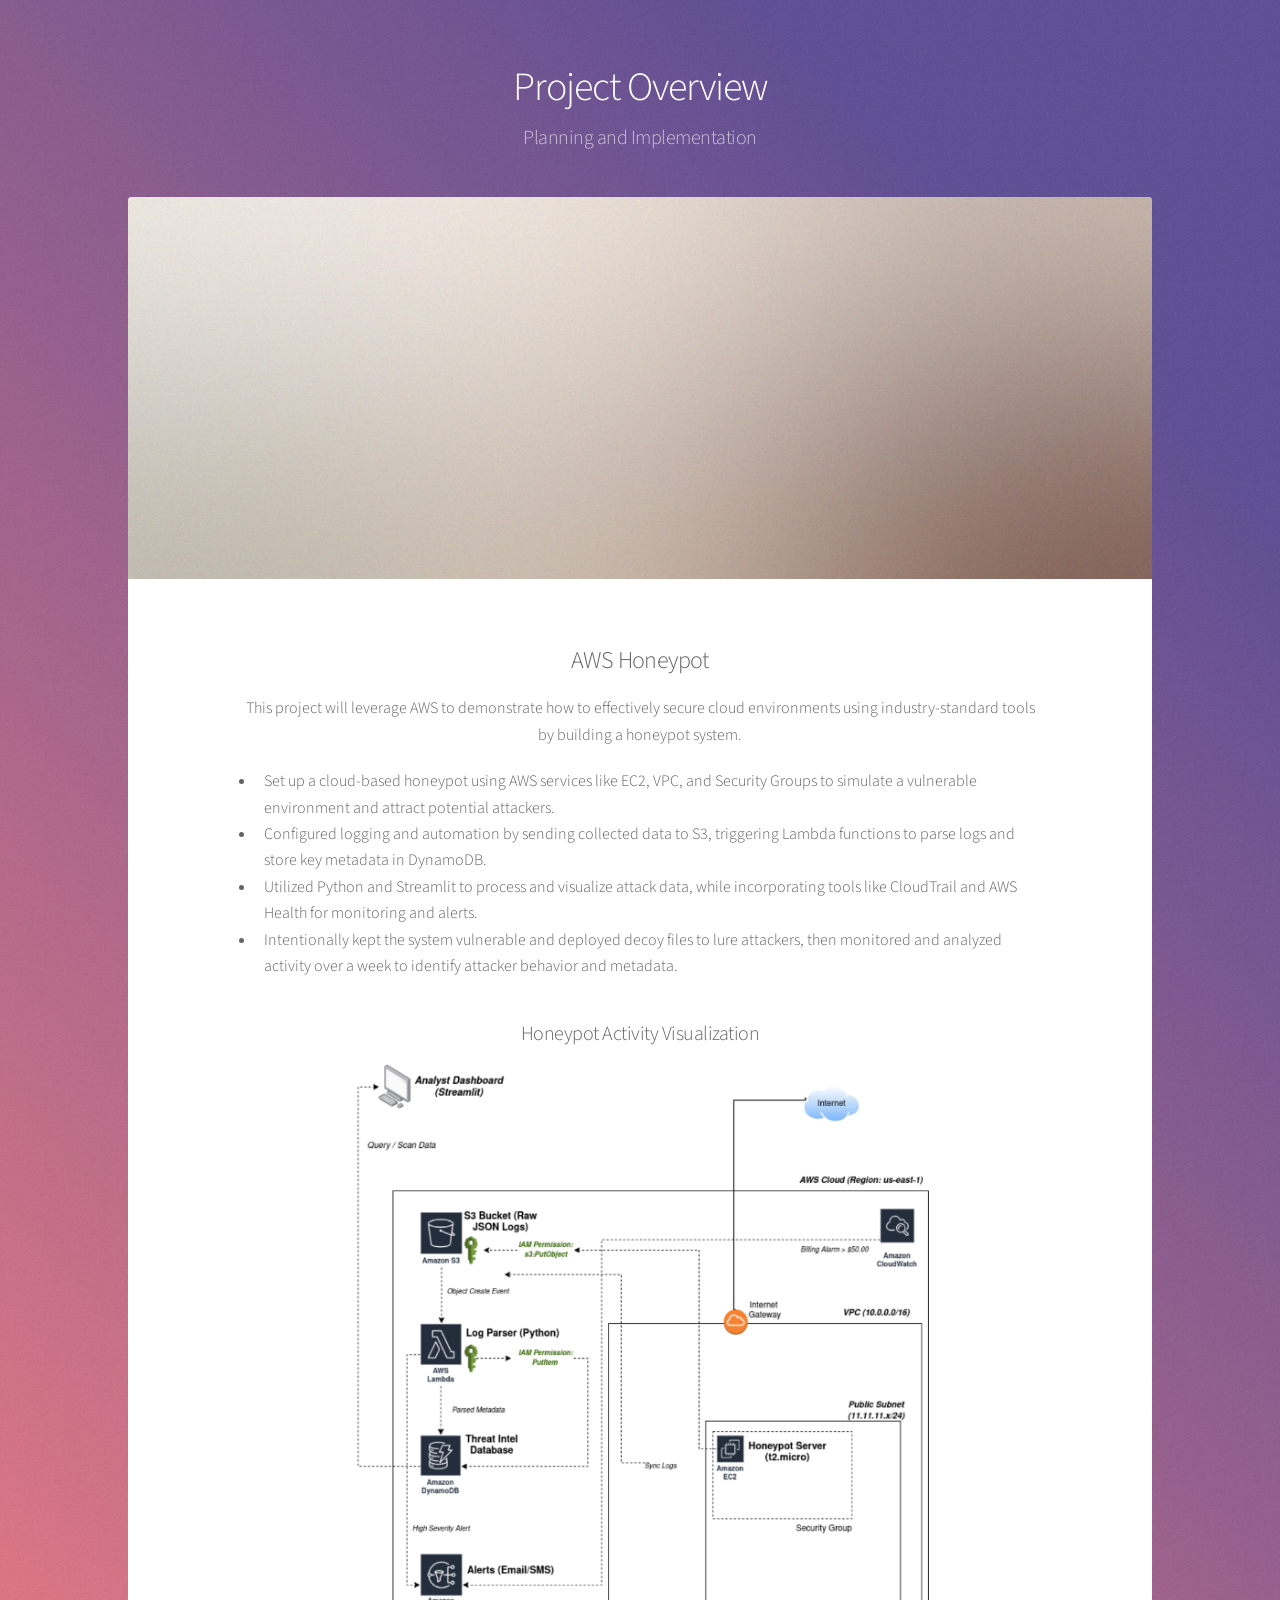
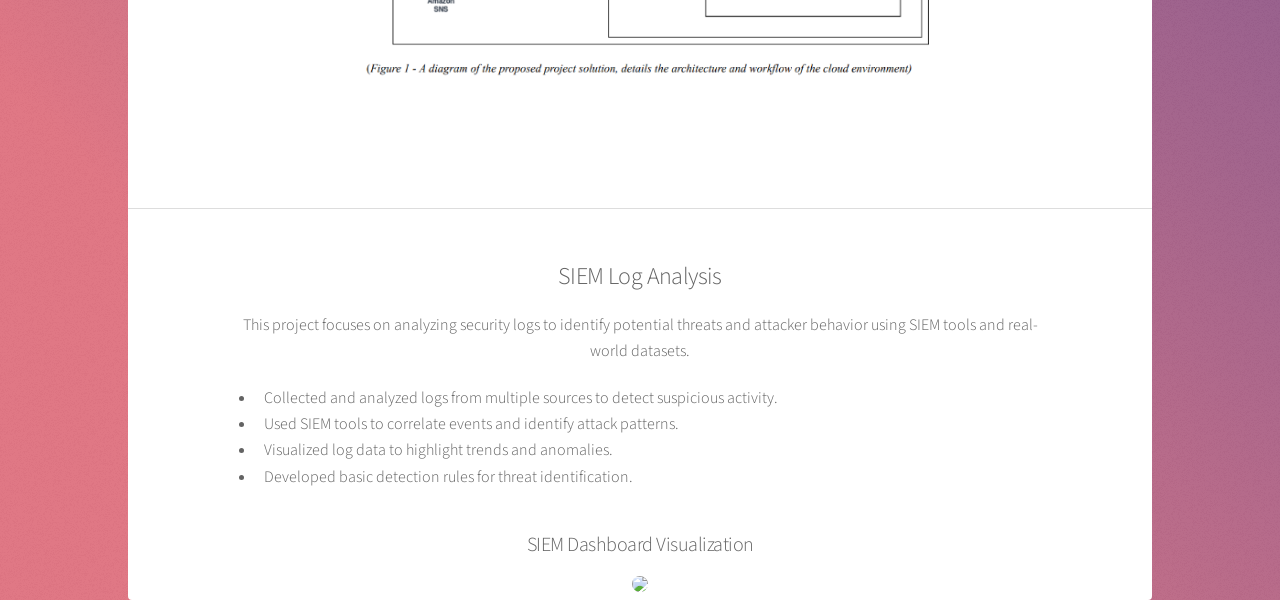
==== generic.html @ 0861b391 "Update generic.html" ====
<!DOCTYPE HTML>
<!--
	Stellar by HTML5 UP
	html5up.net | @ajlkn
	Free for personal and commercial use under the CCA 3.0 license (html5up.net/license)
-->
<html>
	<head>
		<title>Project Overview</title>
		<meta charset="utf-8" />
		<meta name="viewport" content="width=device-width, initial-scale=1, user-scalable=no" />
		<link rel="stylesheet" href="assets/css/main.css" />
		<noscript><link rel="stylesheet" href="assets/css/noscript.css" /></noscript>
	</head>
	<body class="is-preload">

		<!-- Wrapper -->
			<div id="wrapper">

				<!-- Header -->
					<header id="header">
						<h1>Project Overview</h1>
						<p>Planning and Implementation</p>
					</header>

				<!-- Main -->
					<div id="main">

						<!-- Content -->
							<section id="content" class="main">
								<span class="image main"><img src="images/pic04.jpg" alt="" /></span>
								<h2 style="text-align: center;">AWS Honeypot</h2>
								<p style="text-align: center; max-width: 800px; margin: 0 auto;"> This project will leverage AWS to demonstrate how to effectively secure cloud environments using industry-standard tools by building a honeypot system. </p>
								<ul style="max-width: 800px; margin: 20px auto;">
									<li>Set up a cloud-based honeypot using AWS services like EC2, VPC, and Security Groups to simulate a vulnerable environment and attract potential attackers.</li>
									<li>Configured logging and automation by sending collected data to S3, triggering Lambda functions to parse logs and store key metadata in DynamoDB.</li>
									<li>Utilized Python and Streamlit to process and visualize attack data, while incorporating tools like CloudTrail and AWS Health for monitoring and alerts.</li>
									<li>Intentionally kept the system vulnerable and deployed decoy files to lure attackers, then monitored and analyzed activity over a week to identify attacker behavior and metadata.</li>
								</ul>
								<h3 style="text-align: center; margin-top: 40px;">Honeypot Activity Visualization</h3>

<span class="image main" style="text-align: center;">
    <img src="images/Honeypot.png" style="max-width: 600px; margin: 0 auto; display: block;" />
</span>
							</section>
						<hr style="margin: 50px 0;">

<h2 style="text-align: center;">SIEM Log Analysis</h2>

<p style="text-align: center; max-width: 800px; margin: 0 auto;">
This project focuses on analyzing security logs to identify potential threats and attacker behavior using SIEM tools and real-world datasets.
</p>

<ul style="max-width: 800px; margin: 20px auto;">
  <li>Collected and analyzed logs from multiple sources to detect suspicious activity.</li>
  <li>Used SIEM tools to correlate events and identify attack patterns.</li>
  <li>Visualized log data to highlight trends and anomalies.</li>
  <li>Developed basic detection rules for threat identification.</li>
</ul>

<h3 style="text-align: center; margin-top: 40px;">
    SIEM Dashboard Visualization
</h3>

<div style="text-align: center;">
  <img src="/Portfolio/images/siem.png" 
       style="max-width: 600px; width: 100%; border-radius: 10px;">
</div>

					</div>

				<!-- Footer -->
					
					</footer>

			</div>

		<!-- Scripts -->
			<script src="assets/js/jquery.min.js"></script>
			<script src="assets/js/jquery.scrollex.min.js"></script>
			<script src="assets/js/jquery.scrolly.min.js"></script>
			<script src="assets/js/browser.min.js"></script>
			<script src="assets/js/breakpoints.min.js"></script>
			<script src="assets/js/util.js"></script>
			<script src="assets/js/main.js"></script>

	</body>
</html>
---- assets/css/main.css ----
@import url(fontawesome-all.min.css);
@import 'https://fonts.googleapis.com/css?family=Source+Sans+Pro:300,400';

/*
	Stellar by HTML5 UP
	html5up.net | @ajlkn
	Free for personal and commercial use under the CCA 3.0 license (html5up.net/license)
*/

html, body, div, span, applet, object,
iframe, h1, h2, h3, h4, h5, h6, p, blockquote,
pre, a, abbr, acronym, address, big, cite,
code, del, dfn, em, img, ins, kbd, q, s, samp,
small, strike, strong, sub, sup, tt, var, b,
u, i, center, dl, dt, dd, ol, ul, li, fieldset,
form, label, legend, table, caption, tbody,
tfoot, thead, tr, th, td, article, aside,
canvas, details, embed, figure, figcaption,
footer, header, hgroup, menu, nav, output, ruby,
section, summary, time, mark, audio, video {
	margin: 0;
	padding: 0;
	border: 0;
	font-size: 100%;
	font: inherit;
	vertical-align: baseline;}

article, aside, details, figcaption, figure,
footer, header, hgroup, menu, nav, section {
	display: block;}

body {
	line-height: 1;
}

ol, ul {
	list-style: none;
}

blockquote, q {
	quotes: none;
}

	blockquote:before, blockquote:after, q:before, q:after {
		content: '';
		content: none;
	}

table {
	border-collapse: collapse;
	border-spacing: 0;
}

body {
	-webkit-text-size-adjust: none;
}

mark {
	background-color: transparent;
	color: inherit;
}

input::-moz-focus-inner {
	border: 0;
	padding: 0;
}

input, select, textarea {
	-moz-appearance: none;
	-webkit-appearance: none;
	-ms-appearance: none;
	appearance: none;
}

/* Basic */

	@-ms-viewport {
		width: device-width;
	}

	body {
		-ms-overflow-style: scrollbar;
	}

	@media screen and (max-width: 480px) {

		html, body {
			min-width: 320px;
		}

	}

	html {
		box-sizing: border-box;
	}

	*, *:before, *:after {
		box-sizing: inherit;
	}

	body {
		background-color: #935d8c;
		background-image: url("images/overlay.png"), -moz-linear-gradient(45deg, #e37682 15%, #5f4d93 85%);
		background-image: url("images/overlay.png"), -webkit-linear-gradient(45deg, #e37682 15%, #5f4d93 85%);
		background-image: url("images/overlay.png"), -ms-linear-gradient(45deg, #e37682 15%, #5f4d93 85%);
		background-image: url("images/overlay.png"), linear-gradient(45deg, #e37682 15%, #5f4d93 85%);
	}

		body.is-preload *, body.is-preload *:before, body.is-preload *:after {
			-moz-animation: none !important;
			-webkit-animation: none !important;
			-ms-animation: none !important;
			animation: none !important;
			-moz-transition: none !important;
			-webkit-transition: none !important;
			-ms-transition: none !important;
			transition: none !important;
		}

/* Type */

	body {
		background-color: #935d8c;
		color: rgba(255, 255, 255, 0.65);
	}

	body, input, select, textarea {
		font-family: "Source Sans Pro", Helvetica, sans-serif;
		font-size: 17pt;
		font-weight: 300;
		line-height: 1.65;
	}

		@media screen and (max-width: 1680px) {

			body, input, select, textarea {
				font-size: 14pt;
			}

		}

		@media screen and (max-width: 1280px) {

			body, input, select, textarea {
				font-size: 12pt;
			}

		}

		@media screen and (max-width: 360px) {

			body, input, select, textarea {
				font-size: 11pt;
			}

		}

	a {
		-moz-transition: color 0.2s ease, border-bottom 0.2s ease;
		-webkit-transition: color 0.2s ease, border-bottom 0.2s ease;
		-ms-transition: color 0.2s ease, border-bottom 0.2s ease;
		transition: color 0.2s ease, border-bottom 0.2s ease;
		text-decoration: none;
		border-bottom: dotted 1px;
		color: inherit;
	}

		a:hover {
			border-bottom-color: transparent;
		}

	strong, b {
		font-weight: 400;
	}

	em, i {
		font-style: italic;
	}

	p {
		margin: 0 0 2em 0;
	}

		p.content {
			-moz-columns: 20em 2;
			-webkit-columns: 20em 2;
			-ms-columns: 20em 2;
			columns: 20em 2;
			-moz-column-gap: 2em;
			-webkit-column-gap: 2em;
			-ms-column-gap: 2em;
			column-gap: 2em;
			text-align: justify;
		}

	h1, h2, h3, h4, h5, h6 {
		font-weight: 300;
		line-height: 1.5;
		margin: 0 0 0.7em 0;
		letter-spacing: -0.025em;
	}

		h1 a, h2 a, h3 a, h4 a, h5 a, h6 a {
			color: inherit;
			text-decoration: none;
		}

	h1 {
		font-size: 2.5em;
		line-height: 1.2;
	}

	h2 {
		font-size: 1.5em;
	}

	h3 {
		font-size: 1.25em;
	}

	h4 {
		font-size: 1.1em;
	}

	h5 {
		font-size: 0.9em;
	}

	h6 {
		font-size: 0.7em;
	}

	@media screen and (max-width: 736px) {

		h1 {
			font-size: 2em;
		}

	}

	sub {
		font-size: 0.8em;
		position: relative;
		top: 0.5em;
	}

	sup {
		font-size: 0.8em;
		position: relative;
		top: -0.5em;
	}

	blockquote {
		border-left: solid 4px;
		font-style: italic;
		margin: 0 0 2em 0;
		padding: 0.5em 0 0.5em 2em;
	}

	code {
		border-radius: 8px;
		border: solid 1px;
		font-family: "Courier New", monospace;
		font-size: 0.9em;
		margin: 0 0.25em;
		padding: 0.25em 0.65em;
	}

	pre {
		-webkit-overflow-scrolling: touch;
		font-family: "Courier New", monospace;
		font-size: 0.9em;
		margin: 0 0 2em 0;
	}

		pre code {
			display: block;
			line-height: 1.75;
			padding: 1em 1.5em;
			overflow-x: auto;
		}

	hr {
		border: 0;
		border-bottom: solid 1px;
		margin: 2em 0;
	}

		hr.major {
			margin: 3em 0;
		}

	.align-left {
		text-align: left;
	}

	.align-center {
		text-align: center;
	}

	.align-right {
		text-align: right;
	}

	input, select, textarea {
		color: #ffffff;
	}

	a:hover {
		color: #ffffff;
	}

	strong, b {
		color: #ffffff;
	}

	h1, h2, h3, h4, h5, h6 {
		color: #ffffff;
	}

	blockquote {
		border-left-color: rgba(255, 255, 255, 0.35);
	}

	code {
		background: rgba(255, 255, 255, 0.075);
		border-color: rgba(255, 255, 255, 0.35);
	}

	hr {
		border-bottom-color: rgba(255, 255, 255, 0.35);
	}

/* Row */

	.row {
		display: flex;
		flex-wrap: wrap;
		box-sizing: border-box;
		align-items: stretch;
	}

		.row > * {
			box-sizing: border-box;
		}

		.row.gtr-uniform > * > :last-child {
			margin-bottom: 0;
		}

		.row.aln-left {
			justify-content: flex-start;
		}

		.row.aln-center {
			justify-content: center;
		}

		.row.aln-right {
			justify-content: flex-end;
		}

		.row.aln-top {
			align-items: flex-start;
		}

		.row.aln-middle {
			align-items: center;
		}

		.row.aln-bottom {
			align-items: flex-end;
		}

		.row > .imp {
			order: -1;
		}

		.row > .col-1 {
			width: 8.33333%;
		}

		.row > .off-1 {
			margin-left: 8.33333%;
		}

		.row > .col-2 {
			width: 16.66667%;
		}

		.row > .off-2 {
			margin-left: 16.66667%;
		}

		.row > .col-3 {
			width: 25%;
		}

		.row > .off-3 {
			margin-left: 25%;
		}

		.row > .col-4 {
			width: 33.33333%;
		}

		.row > .off-4 {
			margin-left: 33.33333%;
		}

		.row > .col-5 {
			width: 41.66667%;
		}

		.row > .off-5 {
			margin-left: 41.66667%;
		}

		.row > .col-6 {
			width: 50%;
		}

		.row > .off-6 {
			margin-left: 50%;
		}

		.row > .col-7 {
			width: 58.33333%;
		}

		.row > .off-7 {
			margin-left: 58.33333%;
		}

		.row > .col-8 {
			width: 66.66667%;
		}

		.row > .off-8 {
			margin-left: 66.66667%;
		}

		.row > .col-9 {
			width: 75%;
		}

		.row > .off-9 {
			margin-left: 75%;
		}

		.row > .col-10 {
			width: 83.33333%;
		}

		.row > .off-10 {
			margin-left: 83.33333%;
		}

		.row > .col-11 {
			width: 91.66667%;
		}

		.row > .off-11 {
			margin-left: 91.66667%;
		}

		.row > .col-12 {
			width: 100%;
		}

		.row > .off-12 {
			margin-left: 100%;
		}

		.row.gtr-0 {
			margin-top: 0;
			margin-left: 0em;
		}

			.row.gtr-0 > * {
				padding: 0 0 0 0em;
			}

			.row.gtr-0.gtr-uniform {
				margin-top: 0em;
			}

				.row.gtr-0.gtr-uniform > * {
					padding-top: 0em;
				}

		.row.gtr-25 {
			margin-top: 0;
			margin-left: -0.375em;
		}

			.row.gtr-25 > * {
				padding: 0 0 0 0.375em;
			}

			.row.gtr-25.gtr-uniform {
				margin-top: -0.375em;
			}

				.row.gtr-25.gtr-uniform > * {
					padding-top: 0.375em;
				}

		.row.gtr-50 {
			margin-top: 0;
			margin-left: -0.75em;
		}

			.row.gtr-50 > * {
				padding: 0 0 0 0.75em;
			}

			.row.gtr-50.gtr-uniform {
				margin-top: -0.75em;
			}

				.row.gtr-50.gtr-uniform > * {
					padding-top: 0.75em;
				}

		.row {
			margin-top: 0;
			margin-left: -1.5em;
		}

			.row > * {
				padding: 0 0 0 1.5em;
			}

			.row.gtr-uniform {
				margin-top: -1.5em;
			}

				.row.gtr-uniform > * {
					padding-top: 1.5em;
				}

		.row.gtr-150 {
			margin-top: 0;
			margin-left: -2.25em;
		}

			.row.gtr-150 > * {
				padding: 0 0 0 2.25em;
			}

			.row.gtr-150.gtr-uniform {
				margin-top: -2.25em;
			}

				.row.gtr-150.gtr-uniform > * {
					padding-top: 2.25em;
				}

		.row.gtr-200 {
			margin-top: 0;
			margin-left: -3em;
		}

			.row.gtr-200 > * {
				padding: 0 0 0 3em;
			}

			.row.gtr-200.gtr-uniform {
				margin-top: -3em;
			}

				.row.gtr-200.gtr-uniform > * {
					padding-top: 3em;
				}

		@media screen and (max-width: 1680px) {

			.row {
				display: flex;
				flex-wrap: wrap;
				box-sizing: border-box;
				align-items: stretch;
			}

				.row > * {
					box-sizing: border-box;
				}

				.row.gtr-uniform > * > :last-child {
					margin-bottom: 0;
				}

				.row.aln-left {
					justify-content: flex-start;
				}

				.row.aln-center {
					justify-content: center;
				}

				.row.aln-right {
					justify-content: flex-end;
				}

				.row.aln-top {
					align-items: flex-start;
				}

				.row.aln-middle {
					align-items: center;
				}

				.row.aln-bottom {
					align-items: flex-end;
				}

				.row > .imp-xlarge {
					order: -1;
				}

				.row > .col-1-xlarge {
					width: 8.33333%;
				}

				.row > .off-1-xlarge {
					margin-left: 8.33333%;
				}

				.row > .col-2-xlarge {
					width: 16.66667%;
				}

				.row > .off-2-xlarge {
					margin-left: 16.66667%;
				}

				.row > .col-3-xlarge {
					width: 25%;
				}

				.row > .off-3-xlarge {
					margin-left: 25%;
				}

				.row > .col-4-xlarge {
					width: 33.33333%;
				}

				.row > .off-4-xlarge {
					margin-left: 33.33333%;
				}

				.row > .col-5-xlarge {
					width: 41.66667%;
				}

				.row > .off-5-xlarge {
					margin-left: 41.66667%;
				}

				.row > .col-6-xlarge {
					width: 50%;
				}

				.row > .off-6-xlarge {
					margin-left: 50%;
				}

				.row > .col-7-xlarge {
					width: 58.33333%;
				}

				.row > .off-7-xlarge {
					margin-left: 58.33333%;
				}

				.row > .col-8-xlarge {
					width: 66.66667%;
				}

				.row > .off-8-xlarge {
					margin-left: 66.66667%;
				}

				.row > .col-9-xlarge {
					width: 75%;
				}

				.row > .off-9-xlarge {
					margin-left: 75%;
				}

				.row > .col-10-xlarge {
					width: 83.33333%;
				}

				.row > .off-10-xlarge {
					margin-left: 83.33333%;
				}

				.row > .col-11-xlarge {
					width: 91.66667%;
				}

				.row > .off-11-xlarge {
					margin-left: 91.66667%;
				}

				.row > .col-12-xlarge {
					width: 100%;
				}

				.row > .off-12-xlarge {
					margin-left: 100%;
				}

				.row.gtr-0 {
					margin-top: 0;
					margin-left: 0em;
				}

					.row.gtr-0 > * {
						padding: 0 0 0 0em;
					}

					.row.gtr-0.gtr-uniform {
						margin-top: 0em;
					}

						.row.gtr-0.gtr-uniform > * {
							padding-top: 0em;
						}

				.row.gtr-25 {
					margin-top: 0;
					margin-left: -0.375em;
				}

					.row.gtr-25 > * {
						padding: 0 0 0 0.375em;
					}

					.row.gtr-25.gtr-uniform {
						margin-top: -0.375em;
					}

						.row.gtr-25.gtr-uniform > * {
							padding-top: 0.375em;
						}

				.row.gtr-50 {
					margin-top: 0;
					margin-left: -0.75em;
				}

					.row.gtr-50 > * {
						padding: 0 0 0 0.75em;
					}

					.row.gtr-50.gtr-uniform {
						margin-top: -0.75em;
					}

						.row.gtr-50.gtr-uniform > * {
							padding-top: 0.75em;
						}

				.row {
					margin-top: 0;
					margin-left: -1.5em;
				}

					.row > * {
						padding: 0 0 0 1.5em;
					}

					.row.gtr-uniform {
						margin-top: -1.5em;
					}

						.row.gtr-uniform > * {
							padding-top: 1.5em;
						}

				.row.gtr-150 {
					margin-top: 0;
					margin-left: -2.25em;
				}

					.row.gtr-150 > * {
						padding: 0 0 0 2.25em;
					}

					.row.gtr-150.gtr-uniform {
						margin-top: -2.25em;
					}

						.row.gtr-150.gtr-uniform > * {
							padding-top: 2.25em;
						}

				.row.gtr-200 {
					margin-top: 0;
					margin-left: -3em;
				}

					.row.gtr-200 > * {
						padding: 0 0 0 3em;
					}

					.row.gtr-200.gtr-uniform {
						margin-top: -3em;
					}

						.row.gtr-200.gtr-uniform > * {
							padding-top: 3em;
						}

		}

		@media screen and (max-width: 1280px) {

			.row {
				display: flex;
				flex-wrap: wrap;
				box-sizing: border-box;
				align-items: stretch;
			}

				.row > * {
					box-sizing: border-box;
				}

				.row.gtr-uniform > * > :last-child {
					margin-bottom: 0;
				}

				.row.aln-left {
					justify-content: flex-start;
				}

				.row.aln-center {
					justify-content: center;
				}

				.row.aln-right {
					justify-content: flex-end;
				}

				.row.aln-top {
					align-items: flex-start;
				}

				.row.aln-middle {
					align-items: center;
				}

				.row.aln-bottom {
					align-items: flex-end;
				}

				.row > .imp-large {
					order: -1;
				}

				.row > .col-1-large {
					width: 8.33333%;
				}

				.row > .off-1-large {
					margin-left: 8.33333%;
				}

				.row > .col-2-large {
					width: 16.66667%;
				}

				.row > .off-2-large {
					margin-left: 16.66667%;
				}

				.row > .col-3-large {
					width: 25%;
				}

				.row > .off-3-large {
					margin-left: 25%;
				}

				.row > .col-4-large {
					width: 33.33333%;
				}

				.row > .off-4-large {
					margin-left: 33.33333%;
				}

				.row > .col-5-large {
					width: 41.66667%;
				}

				.row > .off-5-large {
					margin-left: 41.66667%;
				}

				.row > .col-6-large {
					width: 50%;
				}

				.row > .off-6-large {
					margin-left: 50%;
				}

				.row > .col-7-large {
					width: 58.33333%;
				}

				.row > .off-7-large {
					margin-left: 58.33333%;
				}

				.row > .col-8-large {
					width: 66.66667%;
				}

				.row > .off-8-large {
					margin-left: 66.66667%;
				}

				.row > .col-9-large {
					width: 75%;
				}

				.row > .off-9-large {
					margin-left: 75%;
				}

				.row > .col-10-large {
					width: 83.33333%;
				}

				.row > .off-10-large {
					margin-left: 83.33333%;
				}

				.row > .col-11-large {
					width: 91.66667%;
				}

				.row > .off-11-large {
					margin-left: 91.66667%;
				}

				.row > .col-12-large {
					width: 100%;
				}

				.row > .off-12-large {
					margin-left: 100%;
				}

				.row.gtr-0 {
					margin-top: 0;
					margin-left: 0em;
				}

					.row.gtr-0 > * {
						padding: 0 0 0 0em;
					}

					.row.gtr-0.gtr-uniform {
						margin-top: 0em;
					}

						.row.gtr-0.gtr-uniform > * {
							padding-top: 0em;
						}

				.row.gtr-25 {
					margin-top: 0;
					margin-left: -0.375em;
				}

					.row.gtr-25 > * {
						padding: 0 0 0 0.375em;
					}

					.row.gtr-25.gtr-uniform {
						margin-top: -0.375em;
					}

						.row.gtr-25.gtr-uniform > * {
							padding-top: 0.375em;
						}

				.row.gtr-50 {
					margin-top: 0;
					margin-left: -0.75em;
				}

					.row.gtr-50 > * {
						padding: 0 0 0 0.75em;
					}

					.row.gtr-50.gtr-uniform {
						margin-top: -0.75em;
					}

						.row.gtr-50.gtr-uniform > * {
							padding-top: 0.75em;
						}

				.row {
					margin-top: 0;
					margin-left: -1.5em;
				}

					.row > * {
						padding: 0 0 0 1.5em;
					}

					.row.gtr-uniform {
						margin-top: -1.5em;
					}

						.row.gtr-uniform > * {
							padding-top: 1.5em;
						}

				.row.gtr-150 {
					margin-top: 0;
					margin-left: -2.25em;
				}

					.row.gtr-150 > * {
						padding: 0 0 0 2.25em;
					}

					.row.gtr-150.gtr-uniform {
						margin-top: -2.25em;
					}

						.row.gtr-150.gtr-uniform > * {
							padding-top: 2.25em;
						}

				.row.gtr-200 {
					margin-top: 0;
					margin-left: -3em;
				}

					.row.gtr-200 > * {
						padding: 0 0 0 3em;
					}

					.row.gtr-200.gtr-uniform {
						margin-top: -3em;
					}

						.row.gtr-200.gtr-uniform > * {
							padding-top: 3em;
						}

		}

		@media screen and (max-width: 980px) {

			.row {
				display: flex;
				flex-wrap: wrap;
				box-sizing: border-box;
				align-items: stretch;
			}

				.row > * {
					box-sizing: border-box;
				}

				.row.gtr-uniform > * > :last-child {
					margin-bottom: 0;
				}

				.row.aln-left {
					justify-content: flex-start;
				}

				.row.aln-center {
					justify-content: center;
				}

				.row.aln-right {
					justify-content: flex-end;
				}

				.row.aln-top {
					align-items: flex-start;
				}

				.row.aln-middle {
					align-items: center;
				}

				.row.aln-bottom {
					align-items: flex-end;
				}

				.row > .imp-medium {
					order: -1;
				}

				.row > .col-1-medium {
					width: 8.33333%;
				}

				.row > .off-1-medium {
					margin-left: 8.33333%;
				}

				.row > .col-2-medium {
					width: 16.66667%;
				}

				.row > .off-2-medium {
					margin-left: 16.66667%;
				}

				.row > .col-3-medium {
					width: 25%;
				}

				.row > .off-3-medium {
					margin-left: 25%;
				}

				.row > .col-4-medium {
					width: 33.33333%;
				}

				.row > .off-4-medium {
					margin-left: 33.33333%;
				}

				.row > .col-5-medium {
					width: 41.66667%;
				}

				.row > .off-5-medium {
					margin-left: 41.66667%;
				}

				.row > .col-6-medium {
					width: 50%;
				}

				.row > .off-6-medium {
					margin-left: 50%;
				}

				.row > .col-7-medium {
					width: 58.33333%;
				}

				.row > .off-7-medium {
					margin-left: 58.33333%;
				}

				.row > .col-8-medium {
					width: 66.66667%;
				}

				.row > .off-8-medium {
					margin-left: 66.66667%;
				}

				.row > .col-9-medium {
					width: 75%;
				}

				.row > .off-9-medium {
					margin-left: 75%;
				}

				.row > .col-10-medium {
					width: 83.33333%;
				}

				.row > .off-10-medium {
					margin-left: 83.33333%;
				}

				.row > .col-11-medium {
					width: 91.66667%;
				}

				.row > .off-11-medium {
					margin-left: 91.66667%;
				}

				.row > .col-12-medium {
					width: 100%;
				}

				.row > .off-12-medium {
					margin-left: 100%;
				}

				.row.gtr-0 {
					margin-top: 0;
					margin-left: 0em;
				}

					.row.gtr-0 > * {
						padding: 0 0 0 0em;
					}

					.row.gtr-0.gtr-uniform {
						margin-top: 0em;
					}

						.row.gtr-0.gtr-uniform > * {
							padding-top: 0em;
						}

				.row.gtr-25 {
					margin-top: 0;
					margin-left: -0.375em;
				}

					.row.gtr-25 > * {
						padding: 0 0 0 0.375em;
					}

					.row.gtr-25.gtr-uniform {
						margin-top: -0.375em;
					}

						.row.gtr-25.gtr-uniform > * {
							padding-top: 0.375em;
						}

				.row.gtr-50 {
					margin-top: 0;
					margin-left: -0.75em;
				}

					.row.gtr-50 > * {
						padding: 0 0 0 0.75em;
					}

					.row.gtr-50.gtr-uniform {
						margin-top: -0.75em;
					}

						.row.gtr-50.gtr-uniform > * {
							padding-top: 0.75em;
						}

				.row {
					margin-top: 0;
					margin-left: -1.5em;
				}

					.row > * {
						padding: 0 0 0 1.5em;
					}

					.row.gtr-uniform {
						margin-top: -1.5em;
					}

						.row.gtr-uniform > * {
							padding-top: 1.5em;
						}

				.row.gtr-150 {
					margin-top: 0;
					margin-left: -2.25em;
				}

					.row.gtr-150 > * {
						padding: 0 0 0 2.25em;
					}

					.row.gtr-150.gtr-uniform {
						margin-top: -2.25em;
					}

						.row.gtr-150.gtr-uniform > * {
							padding-top: 2.25em;
						}

				.row.gtr-200 {
					margin-top: 0;
					margin-left: -3em;
				}

					.row.gtr-200 > * {
						padding: 0 0 0 3em;
					}

					.row.gtr-200.gtr-uniform {
						margin-top: -3em;
					}

						.row.gtr-200.gtr-uniform > * {
							padding-top: 3em;
						}

		}

		@media screen and (max-width: 736px) {

			.row {
				display: flex;
				flex-wrap: wrap;
				box-sizing: border-box;
				align-items: stretch;
			}

				.row > * {
					box-sizing: border-box;
				}

				.row.gtr-uniform > * > :last-child {
					margin-bottom: 0;
				}

				.row.aln-left {
					justify-content: flex-start;
				}

				.row.aln-center {
					justify-content: center;
				}

				.row.aln-right {
					justify-content: flex-end;
				}

				.row.aln-top {
					align-items: flex-start;
				}

				.row.aln-middle {
					align-items: center;
				}

				.row.aln-bottom {
					align-items: flex-end;
				}

				.row > .imp-small {
					order: -1;
				}

				.row > .col-1-small {
					width: 8.33333%;
				}

				.row > .off-1-small {
					margin-left: 8.33333%;
				}

				.row > .col-2-small {
					width: 16.66667%;
				}

				.row > .off-2-small {
					margin-left: 16.66667%;
				}

				.row > .col-3-small {
					width: 25%;
				}

				.row > .off-3-small {
					margin-left: 25%;
				}

				.row > .col-4-small {
					width: 33.33333%;
				}

				.row > .off-4-small {
					margin-left: 33.33333%;
				}

				.row > .col-5-small {
					width: 41.66667%;
				}

				.row > .off-5-small {
					margin-left: 41.66667%;
				}

				.row > .col-6-small {
					width: 50%;
				}

				.row > .off-6-small {
					margin-left: 50%;
				}

				.row > .col-7-small {
					width: 58.33333%;
				}

				.row > .off-7-small {
					margin-left: 58.33333%;
				}

				.row > .col-8-small {
					width: 66.66667%;
				}

				.row > .off-8-small {
					margin-left: 66.66667%;
				}

				.row > .col-9-small {
					width: 75%;
				}

				.row > .off-9-small {
					margin-left: 75%;
				}

				.row > .col-10-small {
					width: 83.33333%;
				}

				.row > .off-10-small {
					margin-left: 83.33333%;
				}

				.row > .col-11-small {
					width: 91.66667%;
				}

				.row > .off-11-small {
					margin-left: 91.66667%;
				}

				.row > .col-12-small {
					width: 100%;
				}

				.row > .off-12-small {
					margin-left: 100%;
				}

				.row.gtr-0 {
					margin-top: 0;
					margin-left: 0em;
				}

					.row.gtr-0 > * {
						padding: 0 0 0 0em;
					}

					.row.gtr-0.gtr-uniform {
						margin-top: 0em;
					}

						.row.gtr-0.gtr-uniform > * {
							padding-top: 0em;
						}

				.row.gtr-25 {
					margin-top: 0;
					margin-left: -0.25em;
				}

					.row.gtr-25 > * {
						padding: 0 0 0 0.25em;
					}

					.row.gtr-25.gtr-uniform {
						margin-top: -0.25em;
					}

						.row.gtr-25.gtr-uniform > * {
							padding-top: 0.25em;
						}

				.row.gtr-50 {
					margin-top: 0;
					margin-left: -0.5em;
				}

					.row.gtr-50 > * {
						padding: 0 0 0 0.5em;
					}

					.row.gtr-50.gtr-uniform {
						margin-top: -0.5em;
					}

						.row.gtr-50.gtr-uniform > * {
							padding-top: 0.5em;
						}

				.row {
					margin-top: 0;
					margin-left: -1em;
				}

					.row > * {
						padding: 0 0 0 1em;
					}

					.row.gtr-uniform {
						margin-top: -1em;
					}

						.row.gtr-uniform > * {
							padding-top: 1em;
						}

				.row.gtr-150 {
					margin-top: 0;
					margin-left: -1.5em;
				}

					.row.gtr-150 > * {
						padding: 0 0 0 1.5em;
					}

					.row.gtr-150.gtr-uniform {
						margin-top: -1.5em;
					}

						.row.gtr-150.gtr-uniform > * {
							padding-top: 1.5em;
						}

				.row.gtr-200 {
					margin-top: 0;
					margin-left: -2em;
				}

					.row.gtr-200 > * {
						padding: 0 0 0 2em;
					}

					.row.gtr-200.gtr-uniform {
						margin-top: -2em;
					}

						.row.gtr-200.gtr-uniform > * {
							padding-top: 2em;
						}

		}

		@media screen and (max-width: 480px) {

			.row {
				display: flex;
				flex-wrap: wrap;
				box-sizing: border-box;
				align-items: stretch;
			}

				.row > * {
					box-sizing: border-box;
				}

				.row.gtr-uniform > * > :last-child {
					margin-bottom: 0;
				}

				.row.aln-left {
					justify-content: flex-start;
				}

				.row.aln-center {
					justify-content: center;
				}

				.row.aln-right {
					justify-content: flex-end;
				}

				.row.aln-top {
					align-items: flex-start;
				}

				.row.aln-middle {
					align-items: center;
				}

				.row.aln-bottom {
					align-items: flex-end;
				}

				.row > .imp-xsmall {
					order: -1;
				}

				.row > .col-1-xsmall {
					width: 8.33333%;
				}

				.row > .off-1-xsmall {
					margin-left: 8.33333%;
				}

				.row > .col-2-xsmall {
					width: 16.66667%;
				}

				.row > .off-2-xsmall {
					margin-left: 16.66667%;
				}

				.row > .col-3-xsmall {
					width: 25%;
				}

				.row > .off-3-xsmall {
					margin-left: 25%;
				}

				.row > .col-4-xsmall {
					width: 33.33333%;
				}

				.row > .off-4-xsmall {
					margin-left: 33.33333%;
				}

				.row > .col-5-xsmall {
					width: 41.66667%;
				}

				.row > .off-5-xsmall {
					margin-left: 41.66667%;
				}

				.row > .col-6-xsmall {
					width: 50%;
				}

				.row > .off-6-xsmall {
					margin-left: 50%;
				}

				.row > .col-7-xsmall {
					width: 58.33333%;
				}

				.row > .off-7-xsmall {
					margin-left: 58.33333%;
				}

				.row > .col-8-xsmall {
					width: 66.66667%;
				}

				.row > .off-8-xsmall {
					margin-left: 66.66667%;
				}

				.row > .col-9-xsmall {
					width: 75%;
				}

				.row > .off-9-xsmall {
					margin-left: 75%;
				}

				.row > .col-10-xsmall {
					width: 83.33333%;
				}

				.row > .off-10-xsmall {
					margin-left: 83.33333%;
				}

				.row > .col-11-xsmall {
					width: 91.66667%;
				}

				.row > .off-11-xsmall {
					margin-left: 91.66667%;
				}

				.row > .col-12-xsmall {
					width: 100%;
				}

				.row > .off-12-xsmall {
					margin-left: 100%;
				}

				.row.gtr-0 {
					margin-top: 0;
					margin-left: 0em;
				}

					.row.gtr-0 > * {
						padding: 0 0 0 0em;
					}

					.row.gtr-0.gtr-uniform {
						margin-top: 0em;
					}

						.row.gtr-0.gtr-uniform > * {
							padding-top: 0em;
						}

				.row.gtr-25 {
					margin-top: 0;
					margin-left: -0.3125em;
				}

					.row.gtr-25 > * {
						padding: 0 0 0 0.3125em;
					}

					.row.gtr-25.gtr-uniform {
						margin-top: -0.3125em;
					}

						.row.gtr-25.gtr-uniform > * {
							padding-top: 0.3125em;
						}

				.row.gtr-50 {
					margin-top: 0;
					margin-left: -0.625em;
				}

					.row.gtr-50 > * {
						padding: 0 0 0 0.625em;
					}

					.row.gtr-50.gtr-uniform {
						margin-top: -0.625em;
					}

						.row.gtr-50.gtr-uniform > * {
							padding-top: 0.625em;
						}

				.row {
					margin-top: 0;
					margin-left: -1.25em;
				}

					.row > * {
						padding: 0 0 0 1.25em;
					}

					.row.gtr-uniform {
						margin-top: -1.25em;
					}

						.row.gtr-uniform > * {
							padding-top: 1.25em;
						}

				.row.gtr-150 {
					margin-top: 0;
					margin-left: -1.875em;
				}

					.row.gtr-150 > * {
						padding: 0 0 0 1.875em;
					}

					.row.gtr-150.gtr-uniform {
						margin-top: -1.875em;
					}

						.row.gtr-150.gtr-uniform > * {
							padding-top: 1.875em;
						}

				.row.gtr-200 {
					margin-top: 0;
					margin-left: -2.5em;
				}

					.row.gtr-200 > * {
						padding: 0 0 0 2.5em;
					}

					.row.gtr-200.gtr-uniform {
						margin-top: -2.5em;
					}

						.row.gtr-200.gtr-uniform > * {
							padding-top: 2.5em;
						}

		}

/* Box */

	.box {
		border-radius: 8px;
		border: solid;
		margin-bottom: 2em;
		padding: 1.5em;
	}

		.box > :last-child,
		.box > :last-child > :last-child,
		.box > :last-child > :last-child > :last-child {
			margin-bottom: 0;
		}

		.box.alt {
			border: 0;
			border-radius: 0;
			padding: 0;
		}

	.box {
		border-color: rgba(255, 255, 255, 0.35);
	}

/* Button */

	input[type="submit"],
	input[type="reset"],
	input[type="button"],
	button,
	.button {
		-moz-appearance: none;
		-webkit-appearance: none;
		-ms-appearance: none;
		appearance: none;
		-moz-transition: background-color 0.2s ease-in-out, color 0.2s ease-in-out;
		-webkit-transition: background-color 0.2s ease-in-out, color 0.2s ease-in-out;
		-ms-transition: background-color 0.2s ease-in-out, color 0.2s ease-in-out;
		transition: background-color 0.2s ease-in-out, color 0.2s ease-in-out;
		border-radius: 8px;
		border: 0;
		cursor: pointer;
		display: inline-block;
		font-weight: 300;
		height: 2.75em;
		line-height: 2.75em;
		min-width: 9.25em;
		padding: 0 1.5em;
		text-align: center;
		text-decoration: none;
		white-space: nowrap;
	}

		input[type="submit"].icon,
		input[type="reset"].icon,
		input[type="button"].icon,
		button.icon,
		.button.icon {
			padding-left: 1.35em;
		}

			input[type="submit"].icon:before,
			input[type="reset"].icon:before,
			input[type="button"].icon:before,
			button.icon:before,
			.button.icon:before {
				margin-right: 0.5em;
			}

		input[type="submit"].fit,
		input[type="reset"].fit,
		input[type="button"].fit,
		button.fit,
		.button.fit {
			width: 100%;
		}

		input[type="submit"].small,
		input[type="reset"].small,
		input[type="button"].small,
		button.small,
		.button.small {
			font-size: 0.8em;
		}

		input[type="submit"].large,
		input[type="reset"].large,
		input[type="button"].large,
		button.large,
		.button.large {
			font-size: 1.35em;
		}

		input[type="submit"].disabled, input[type="submit"]:disabled,
		input[type="reset"].disabled,
		input[type="reset"]:disabled,
		input[type="button"].disabled,
		input[type="button"]:disabled,
		button.disabled,
		button:disabled,
		.button.disabled,
		.button:disabled {
			pointer-events: none;
			opacity: 0.25;
		}

		@media screen and (max-width: 736px) {

			input[type="submit"],
			input[type="reset"],
			input[type="button"],
			button,
			.button {
				min-width: 0;
			}

		}

	input[type="submit"],
	input[type="reset"],
	input[type="button"],
	button,
	.button {
		background-color: transparent;
		box-shadow: inset 0 0 0 1px rgba(255, 255, 255, 0.35);
		color: #ffffff !important;
	}

		input[type="submit"]:hover,
		input[type="reset"]:hover,
		input[type="button"]:hover,
		button:hover,
		.button:hover {
			background-color: rgba(255, 255, 255, 0.075);
		}

		input[type="submit"]:active,
		input[type="reset"]:active,
		input[type="button"]:active,
		button:active,
		.button:active {
			background-color: rgba(255, 255, 255, 0.2);
		}

		input[type="submit"].icon:before,
		input[type="reset"].icon:before,
		input[type="button"].icon:before,
		button.icon:before,
		.button.icon:before {
			color: rgba(255, 255, 255, 0.5);
		}

		input[type="submit"].primary,
		input[type="reset"].primary,
		input[type="button"].primary,
		button.primary,
		.button.primary {
			background-color: #8cc9f0;
			color: #ffffff !important;
			box-shadow: none;
		}

			input[type="submit"].primary:hover,
			input[type="reset"].primary:hover,
			input[type="button"].primary:hover,
			button.primary:hover,
			.button.primary:hover {
				background-color: #9acff2;
			}

			input[type="submit"].primary:active,
			input[type="reset"].primary:active,
			input[type="button"].primary:active,
			button.primary:active,
			.button.primary:active {
				background-color: #7ec3ee;
			}

			input[type="submit"].primary.icon:before,
			input[type="reset"].primary.icon:before,
			input[type="button"].primary.icon:before,
			button.primary.icon:before,
			.button.primary.icon:before {
				color: #ffffff !important;
			}

/* Form */

	form {
		margin: 0 0 2em 0;
	}

	label {
		display: block;
		font-size: 0.9em;
		font-weight: 400;
		margin: 0 0 1em 0;
	}

	input[type="text"],
	input[type="password"],
	input[type="email"],
	select,
	textarea {
		-moz-appearance: none;
		-webkit-appearance: none;
		-ms-appearance: none;
		appearance: none;
		border-radius: 8px;
		border: solid 1px;
		color: inherit;
		display: block;
		outline: 0;
		padding: 0 1em;
		text-decoration: none;
		width: 100%;
	}

		input[type="text"]:invalid,
		input[type="password"]:invalid,
		input[type="email"]:invalid,
		select:invalid,
		textarea:invalid {
			box-shadow: none;
		}

	select {
		background-size: 1.25rem;
		background-repeat: no-repeat;
		background-position: calc(100% - 1rem) center;
		height: 2.75em;
		padding-right: 2.75em;
		text-overflow: ellipsis;
	}

		select:focus::-ms-value {
			background-color: transparent;
		}

		select::-ms-expand {
			display: none;
		}

	input[type="text"],
	input[type="password"],
	input[type="email"],
	select {
		height: 2.75em;
	}

	textarea {
		padding: 0.75em 1em;
	}

	input[type="checkbox"],
	input[type="radio"] {
		-moz-appearance: none;
		-webkit-appearance: none;
		-ms-appearance: none;
		appearance: none;
		display: block;
		float: left;
		margin-right: -2em;
		opacity: 0;
		width: 1em;
		z-index: -1;
	}

		input[type="checkbox"] + label,
		input[type="radio"] + label {
			text-decoration: none;
			cursor: pointer;
			display: inline-block;
			font-size: 1em;
			font-weight: 300;
			padding-left: 2.4em;
			padding-right: 0.75em;
			position: relative;
		}

			input[type="checkbox"] + label:before,
			input[type="radio"] + label:before {
				-moz-osx-font-smoothing: grayscale;
				-webkit-font-smoothing: antialiased;
				display: inline-block;
				font-style: normal;
				font-variant: normal;
				text-rendering: auto;
				line-height: 1;
				text-transform: none !important;
				font-family: 'Font Awesome 5 Free';
				font-weight: 900;
			}

			input[type="checkbox"] + label:before,
			input[type="radio"] + label:before {
				border-radius: 8px;
				border: solid 1px;
				content: '';
				display: inline-block;
				font-size: 0.8em;
				height: 2.0625em;
				left: 0;
				line-height: 2.0625em;
				position: absolute;
				text-align: center;
				top: 0;
				width: 2.0625em;
			}

		input[type="checkbox"]:checked + label:before,
		input[type="radio"]:checked + label:before {
			content: '\f00c';
		}

	input[type="checkbox"] + label:before {
		border-radius: 8px;
	}

	input[type="radio"] + label:before {
		border-radius: 100%;
	}

	::-webkit-input-placeholder {
		opacity: 1.0;
	}

	:-moz-placeholder {
		opacity: 1.0;
	}

	::-moz-placeholder {
		opacity: 1.0;
	}

	:-ms-input-placeholder {
		opacity: 1.0;
	}

	label {
		color: #ffffff;
	}

	input[type="text"],
	input[type="password"],
	input[type="email"],
	select,
	textarea {
		background-color: rgba(255, 255, 255, 0.075);
		border-color: rgba(255, 255, 255, 0.35);
	}

		input[type="text"]:focus,
		input[type="password"]:focus,
		input[type="email"]:focus,
		select:focus,
		textarea:focus {
			border-color: #8cc9f0;
			box-shadow: 0 0 0 1px #8cc9f0;
		}

	select {
		background-image: url("data:image/svg+xml;charset=utf8,%3Csvg xmlns='http://www.w3.org/2000/svg' width='40' height='40' preserveAspectRatio='none' viewBox='0 0 40 40'%3E%3Cpath d='M9.4,12.3l10.4,10.4l10.4-10.4c0.2-0.2,0.5-0.4,0.9-0.4c0.3,0,0.6,0.1,0.9,0.4l3.3,3.3c0.2,0.2,0.4,0.5,0.4,0.9 c0,0.4-0.1,0.6-0.4,0.9L20.7,31.9c-0.2,0.2-0.5,0.4-0.9,0.4c-0.3,0-0.6-0.1-0.9-0.4L4.3,17.3c-0.2-0.2-0.4-0.5-0.4-0.9 c0-0.4,0.1-0.6,0.4-0.9l3.3-3.3c0.2-0.2,0.5-0.4,0.9-0.4S9.1,12.1,9.4,12.3z' fill='rgba(255, 255, 255, 0.35)' /%3E%3C/svg%3E");
	}

		select option {
			color: #ffffff;
			background: #935d8c;
		}

	input[type="checkbox"] + label,
	input[type="radio"] + label {
		color: rgba(255, 255, 255, 0.65);
	}

		input[type="checkbox"] + label:before,
		input[type="radio"] + label:before {
			background: rgba(255, 255, 255, 0.075);
			border-color: rgba(255, 255, 255, 0.35);
		}

	input[type="checkbox"]:checked + label:before,
	input[type="radio"]:checked + label:before {
		background-color: #ffffff;
		border-color: #ffffff;
		color: #935d8c;
	}

	input[type="checkbox"]:focus + label:before,
	input[type="radio"]:focus + label:before {
		border-color: #8cc9f0;
		box-shadow: 0 0 0 1px #8cc9f0;
	}

	::-webkit-input-placeholder {
		color: rgba(255, 255, 255, 0.5) !important;
	}

	:-moz-placeholder {
		color: rgba(255, 255, 255, 0.5) !important;
	}

	::-moz-placeholder {
		color: rgba(255, 255, 255, 0.5) !important;
	}

	:-ms-input-placeholder {
		color: rgba(255, 255, 255, 0.5) !important;
	}

	.formerize-placeholder {
		color: rgba(255, 255, 255, 0.5) !important;
	}

/* Icon */

	.icon {
		text-decoration: none;
		-moz-transition: background-color 0.2s ease-in-out, color 0.2s ease-in-out;
		-webkit-transition: background-color 0.2s ease-in-out, color 0.2s ease-in-out;
		-ms-transition: background-color 0.2s ease-in-out, color 0.2s ease-in-out;
		transition: background-color 0.2s ease-in-out, color 0.2s ease-in-out;
		border-bottom: none;
		position: relative;
	}

		.icon:before {
			-moz-osx-font-smoothing: grayscale;
			-webkit-font-smoothing: antialiased;
			display: inline-block;
			font-style: normal;
			font-variant: normal;
			text-rendering: auto;
			line-height: 1;
			text-transform: none !important;
			font-family: 'Font Awesome 5 Free';
			font-weight: 400;
		}

		.icon > .label {
			display: none;
		}

		.icon:before {
			line-height: solid;
		}

		.icon.solid:before {
			font-weight: 900;
		}

		.icon.brands:before {
			font-family: 'Font Awesome 5 Brands';
		}

		.icon.major {
			border: solid 1px;
			display: inline-block;
			border-radius: 100%;
			padding: 0.65em;
			margin: 0 0 2em 0;
			cursor: default;
		}

			.icon.major:before {
				display: inline-block;
				font-size: 6.25rem;
				width: 2.25em;
				height: 2.25em;
				line-height: 2.2em;
				border-radius: 100%;
				border: solid 1px;
				text-align: center;
			}

		.icon.alt {
			display: inline-block;
			border: solid 1px;
			border-radius: 100%;
		}

			.icon.alt:before {
				display: block;
				font-size: 1.25em;
				width: 2em;
				height: 2em;
				text-align: center;
				line-height: 2em;
			}

		.icon.style1 {
			color: #efa8b0;
		}

		.icon.style2 {
			color: #c79cc8;
		}

		.icon.style3 {
			color: #a89cc8;
		}

		.icon.style4 {
			color: #9bb2e1;
		}

		.icon.style5 {
			color: #8cc9f0;
		}

		@media screen and (max-width: 1680px) {

			.icon.major:before {
				font-size: 5.5rem;
			}

		}

		@media screen and (max-width: 1280px) {

			.icon.major:before {
				font-size: 4.75rem;
			}

		}

		@media screen and (max-width: 736px) {

			.icon.major {
				margin: 0 0 1.5em 0;
				padding: 0.35em;
			}

				.icon.major:before {
					font-size: 3.5rem;
				}

		}

	.icon.major {
		border-color: rgba(255, 255, 255, 0.35);
	}

		.icon.major:before {
			border-color: rgba(255, 255, 255, 0.35);
		}

	.icon.alt {
		border-color: rgba(255, 255, 255, 0.35);
		color: #ffffff;
	}

		.icon.alt:hover {
			background-color: rgba(255, 255, 255, 0.075);
		}

		.icon.alt:active {
			background-color: rgba(255, 255, 255, 0.2);
		}

/* Image */

	.image {
		border-radius: 8px;
		border: 0;
		display: inline-block;
		position: relative;
	}

		.image img {
			border-radius: 8px;
			display: block;
		}

		.image.left, .image.right {
			max-width: 40%;
		}

			.image.left img, .image.right img {
				width: 100%;
			}

		.image.left {
			float: left;
			margin: 0 1.5em 1em 0;
			top: 0.25em;
		}

		.image.right {
			float: right;
			margin: 0 0 1em 1.5em;
			top: 0.25em;
		}

		.image.fit {
			display: block;
			margin: 0 0 2em 0;
			width: 100%;
		}

			.image.fit img {
				width: 100%;
			}

		.image.main {
			display: block;
			margin: 0 0 3em 0;
			width: 100%;
		}

			.image.main img {
				width: 100%;
			}

/* List */

	ol {
		list-style: decimal;
		margin: 0 0 2em 0;
		padding-left: 1.25em;
	}

		ol li {
			padding-left: 0.25em;
		}

	ul {
		list-style: disc;
		margin: 0 0 2em 0;
		padding-left: 1em;
	}

		ul li {
			padding-left: 0.5em;
		}

		ul.alt {
			list-style: none;
			padding-left: 0;
		}

			ul.alt li {
				border-top: solid 1px;
				padding: 0.5em 0;
			}

				ul.alt li:first-child {
					border-top: 0;
					padding-top: 0;
				}

	dl {
		margin: 0 0 2em 0;
	}

		dl dt {
			display: block;
			font-weight: 400;
			margin: 0 0 1em 0;
		}

		dl dd {
			margin-left: 2em;
		}

		dl.alt dt {
			display: block;
			width: 3em;
			margin: 0;
			clear: left;
			float: left;
		}

		dl.alt dd {
			margin: 0 0 0.85em 5.5em;
		}

		dl.alt:after {
			content: '';
			display: block;
			clear: both;
		}

	ul.alt li {
		border-top-color: rgba(255, 255, 255, 0.35);
	}

	dl dt {
		color: #ffffff;
	}

/* Actions */

	ul.actions {
		display: -moz-flex;
		display: -webkit-flex;
		display: -ms-flex;
		display: flex;
		cursor: default;
		list-style: none;
		margin-left: -1em;
		padding-left: 0;
	}

		ul.actions li {
			padding: 0 0 0 1em;
			vertical-align: middle;
		}

		ul.actions.special {
			-moz-justify-content: center;
			-webkit-justify-content: center;
			-ms-justify-content: center;
			justify-content: center;
			width: 100%;
			margin-left: 0;
		}

			ul.actions.special li:first-child {
				padding-left: 0;
			}

		ul.actions.stacked {
			-moz-flex-direction: column;
			-webkit-flex-direction: column;
			-ms-flex-direction: column;
			flex-direction: column;
			margin-left: 0;
		}

			ul.actions.stacked li {
				padding: 1.3em 0 0 0;
			}

				ul.actions.stacked li:first-child {
					padding-top: 0;
				}

		ul.actions.fit {
			width: calc(100% + 1em);
		}

			ul.actions.fit li {
				-moz-flex-grow: 1;
				-webkit-flex-grow: 1;
				-ms-flex-grow: 1;
				flex-grow: 1;
				-moz-flex-shrink: 1;
				-webkit-flex-shrink: 1;
				-ms-flex-shrink: 1;
				flex-shrink: 1;
				width: 100%;
			}

				ul.actions.fit li > * {
					width: 100%;
				}

			ul.actions.fit.stacked {
				width: 100%;
			}

		@media screen and (max-width: 480px) {

			ul.actions:not(.fixed) {
				-moz-flex-direction: column;
				-webkit-flex-direction: column;
				-ms-flex-direction: column;
				flex-direction: column;
				margin-left: 0;
				width: 100% !important;
			}

				ul.actions:not(.fixed) li {
					-moz-flex-grow: 1;
					-webkit-flex-grow: 1;
					-ms-flex-grow: 1;
					flex-grow: 1;
					-moz-flex-shrink: 1;
					-webkit-flex-shrink: 1;
					-ms-flex-shrink: 1;
					flex-shrink: 1;
					padding: 1em 0 0 0;
					text-align: center;
					width: 100%;
				}

					ul.actions:not(.fixed) li > * {
						width: 100%;
					}

					ul.actions:not(.fixed) li:first-child {
						padding-top: 0;
					}

					ul.actions:not(.fixed) li input[type="submit"],
					ul.actions:not(.fixed) li input[type="reset"],
					ul.actions:not(.fixed) li input[type="button"],
					ul.actions:not(.fixed) li button,
					ul.actions:not(.fixed) li .button {
						width: 100%;
					}

						ul.actions:not(.fixed) li input[type="submit"].icon:before,
						ul.actions:not(.fixed) li input[type="reset"].icon:before,
						ul.actions:not(.fixed) li input[type="button"].icon:before,
						ul.actions:not(.fixed) li button.icon:before,
						ul.actions:not(.fixed) li .button.icon:before {
							margin-left: -0.5rem;
						}

		}

/* Icons */

	ul.icons {
		cursor: default;
		list-style: none;
		padding-left: 0;
	}

		ul.icons li {
			display: inline-block;
			padding: 0 0.65em 0 0;
		}

			ul.icons li:last-child {
				padding-right: 0 !important;
			}

/* Section/Article */

	section.special, article.special {
		text-align: center;
	}

	header.major {
		margin-bottom: 3em;
	}

		header.major h2 {
			font-size: 2em;
		}

			header.major h2:after {
				display: block;
				content: '';
				width: 3.25em;
				height: 2px;
				margin: 0.7em 0 1em 0;
				border-radius: 2px;
			}

				section.special header.major h2:after, article.special header.major h2:after {
					margin-left: auto;
					margin-right: auto;
				}

		header.major p {
			font-size: 1.25em;
			letter-spacing: -0.025em;
		}

		header.major.special {
			text-align: center;
		}

			header.major.special h2:after {
				margin-left: auto;
				margin-right: auto;
			}

	footer.major {
		margin-top: 3em;
	}

	@media screen and (max-width: 736px) {

		header.major {
			margin-bottom: 0;
		}

			header.major h2 {
				font-size: 1.5em;
			}

			header.major p {
				font-size: 1em;
				letter-spacing: 0;
			}

				header.major p br {
					display: none;
				}

		footer.major {
			margin-top: 0;
		}

	}

	header.major h2:after {
		background-color: rgba(255, 255, 255, 0.35);
	}

/* Table */

	.table-wrapper {
		-webkit-overflow-scrolling: touch;
		overflow-x: auto;
	}

	table {
		margin: 0 0 2em 0;
		width: 100%;
	}

		table tbody tr {
			border: solid 1px;
			border-left: 0;
			border-right: 0;
		}

		table td {
			padding: 0.75em 0.75em;
		}

		table th {
			font-size: 0.9em;
			font-weight: 400;
			padding: 0 0.75em 0.75em 0.75em;
			text-align: left;
		}

		table thead {
			border-bottom: solid 2px;
		}

		table tfoot {
			border-top: solid 2px;
		}

		table.alt {
			border-collapse: separate;
		}

			table.alt tbody tr td {
				border: solid 1px;
				border-left-width: 0;
				border-top-width: 0;
			}

				table.alt tbody tr td:first-child {
					border-left-width: 1px;
				}

			table.alt tbody tr:first-child td {
				border-top-width: 1px;
			}

			table.alt thead {
				border-bottom: 0;
			}

			table.alt tfoot {
				border-top: 0;
			}

	table tbody tr {
		border-color: rgba(255, 255, 255, 0.35);
	}

		table tbody tr:nth-child(2n + 1) {
			background-color: rgba(255, 255, 255, 0.075);
		}

	table th {
		color: #ffffff;
	}

	table thead {
		border-bottom-color: rgba(255, 255, 255, 0.35);
	}

	table tfoot {
		border-top-color: rgba(255, 255, 255, 0.35);
	}

	table.alt tbody tr td {
		border-color: rgba(255, 255, 255, 0.35);
	}

/* Features */

	.features {
		display: -moz-flex;
		display: -webkit-flex;
		display: -ms-flex;
		display: flex;
		-moz-flex-wrap: wrap;
		-webkit-flex-wrap: wrap;
		-ms-flex-wrap: wrap;
		flex-wrap: wrap;
		-moz-justify-content: center;
		-webkit-justify-content: center;
		-ms-justify-content: center;
		justify-content: center;
		width: calc(100% + 2em);
		margin: 0 0 3em -2em;
		padding: 0;
		list-style: none;
	}

		.features li {
			width: calc(33.33333% - 2em);
			margin-left: 2em;
			margin-top: 3em;
			padding: 0;
		}

			.features li:nth-child(1), .features li:nth-child(2), .features li:nth-child(3) {
				margin-top: 0;
			}

			.features li > :last-child {
				margin-bottom: 0;
			}

		@media screen and (max-width: 980px) {

			.features li {
				width: calc(50% - 2em);
			}

				.features li:nth-child(3) {
					margin-top: 3em;
				}

		}

		@media screen and (max-width: 736px) {

			.features {
				width: 100%;
				margin: 0 0 2em 0;
			}

				.features li {
					width: 100%;
					margin-left: 0;
					margin-top: 2em;
				}

					.features li:nth-child(2), .features li:nth-child(3) {
						margin-top: 2em;
					}

		}

/* Statistics */

	.statistics {
		display: -moz-flex;
		display: -webkit-flex;
		display: -ms-flex;
		display: flex;
		width: 100%;
		margin: 0 0 3em 0;
		padding: 0;
		list-style: none;
		cursor: default;
	}

		.statistics li {
			-moz-flex: 1;
			-webkit-flex: 1;
			-ms-flex: 1;
			flex: 1;
			padding: 1.5em;
			color: #ffffff;
			text-align: center;
		}

			.statistics li.style1 {
				background-color: #efa8b0;
			}

			.statistics li.style2 {
				background-color: #c79cc8;
			}

			.statistics li.style3 {
				background-color: #a89cc8;
			}

			.statistics li.style4 {
				background-color: #9bb2e1;
			}

			.statistics li.style5 {
				background-color: #8cc9f0;
			}

			.statistics li strong, .statistics li b {
				display: block;
				font-size: 2em;
				line-height: 1.1;
				color: inherit !important;
				font-weight: 300;
				letter-spacing: -0.025em;
			}

			.statistics li:first-child {
				border-top-left-radius: 8px;
				border-bottom-left-radius: 8px;
			}

			.statistics li:last-child {
				border-top-right-radius: 8px;
				border-bottom-right-radius: 8px;
			}

			.statistics li .icon {
				display: inline-block;
			}

				.statistics li .icon:before {
					font-size: 2.75rem;
					line-height: 1.3;
				}

		@media screen and (max-width: 980px) {

			.statistics li strong, .statistics li b {
				font-size: 1.5em;
			}

		}

		@media screen and (max-width: 736px) {

			.statistics {
				display: block;
				width: 20em;
				max-width: 100%;
				margin: 0 auto 2em auto;
			}

				.statistics li:first-child {
					border-bottom-left-radius: 0;
					border-top-right-radius: 8px;
				}

				.statistics li:last-child {
					border-top-right-radius: 0;
					border-bottom-left-radius: 8px;
				}

				.statistics li .icon:before {
					font-size: 3.75rem;
				}

				.statistics li strong, .statistics li b {
					font-size: 2.5em;
				}

		}

/* Spotlight */

	.spotlight {
		display: -moz-flex;
		display: -webkit-flex;
		display: -ms-flex;
		display: flex;
		-moz-align-items: center;
		-webkit-align-items: center;
		-ms-align-items: center;
		align-items: center;
		margin: 0 0 2em 0;
	}

		.spotlight .content {
			-moz-flex: 1;
			-webkit-flex: 1;
			-ms-flex: 1;
			flex: 1;
		}

			.spotlight .content > :last-child {
				margin-bottom: 0;
			}

			.spotlight .content header.major {
				margin: 0 0 2em 0;
			}

		.spotlight .image {
			display: inline-block;
			margin-left: 4em;
			padding: 0.65em;
			border-radius: 100%;
			border: solid 1px;
		}

			.spotlight .image img {
				display: block;
				border-radius: 100%;
				width: 16em;
			}

		@media screen and (max-width: 980px) {

			.spotlight {
				-moz-flex-direction: column-reverse;
				-webkit-flex-direction: column-reverse;
				-ms-flex-direction: column-reverse;
				flex-direction: column-reverse;
				text-align: center;
			}

				.spotlight .content {
					-moz-flex: 0 1 auto;
					-webkit-flex: 0 1 auto;
					-ms-flex: 0 1 auto;
					flex: 0 1 auto;
					width: 100%;
				}

					.spotlight .content header.major h2:after {
						margin-left: auto;
						margin-right: auto;
					}

					.spotlight .content .actions {
						-moz-justify-content: center;
						-webkit-justify-content: center;
						-ms-justify-content: center;
						justify-content: center;
						width: calc(100% + 1em);
					}

				.spotlight .image {
					-moz-flex: 0 1 auto;
					-webkit-flex: 0 1 auto;
					-ms-flex: 0 1 auto;
					flex: 0 1 auto;
					margin-left: 0;
					margin-bottom: 2em;
				}

		}

		@media screen and (max-width: 736px) {

			.spotlight .image {
				padding: 0.35em;
			}

				.spotlight .image img {
					width: 12em;
				}

		}

	.spotlight .image {
		border-color: rgba(255, 255, 255, 0.35);
	}

/* Header */

	#header {
		padding: 5em 5em 1em 5em ;
		text-align: center;
	}

		#header h1 {
			margin: 0 0 0.25em 0;
		}

		#header p {
			font-size: 1.25em;
			letter-spacing: -0.025em;
		}

		#header.alt {
			padding: 7em 5em 4em 5em ;
		}

			#header.alt h1 {
				font-size: 3.25em;
			}

			#header.alt > * {
				-moz-transition: opacity 3s ease;
				-webkit-transition: opacity 3s ease;
				-ms-transition: opacity 3s ease;
				transition: opacity 3s ease;
				-moz-transition-delay: 0.5s;
				-webkit-transition-delay: 0.5s;
				-ms-transition-delay: 0.5s;
				transition-delay: 0.5s;
				opacity: 1;
			}

			#header.alt .logo {
				-moz-transition: opacity 1.25s ease, -moz-transform 0.5s ease;
				-webkit-transition: opacity 1.25s ease, -webkit-transform 0.5s ease;
				-ms-transition: opacity 1.25s ease, -ms-transform 0.5s ease;
				transition: opacity 1.25s ease, transform 0.5s ease;
				-moz-transition-delay: 0s;
				-webkit-transition-delay: 0s;
				-ms-transition-delay: 0s;
				transition-delay: 0s;
				display: block;
				margin: 0 0 1.5em 0;
			}

				#header.alt .logo img {
					display: block;
					margin: 0 auto;
					max-width: 75%;
				}

		@media screen and (max-width: 1280px) {

			#header {
				padding: 4em 4em 0.1em 4em ;
			}

				#header.alt {
					padding: 6em 4em 3em 4em ;
				}

		}

		@media screen and (max-width: 980px) {

			#header {
				padding: 4em 3em 0.1em 3em ;
			}

				#header.alt {
					padding: 5em 3em 2em 3em ;
				}

		}

		@media screen and (max-width: 736px) {

			#header {
				padding: 3em 2em 0.1em 2em ;
			}

				#header p {
					font-size: 1em;
					letter-spacing: 0;
				}

					#header p br {
						display: none;
					}

				#header.alt {
					padding: 4em 2em 1em 2em ;
				}

					#header.alt h1 {
						font-size: 2.5em;
					}

		}

		@media screen and (max-width: 480px) {

			#header {
				padding: 3em 1.5em 0.1em 1.5em ;
			}

				#header.alt {
					padding: 4em 1.5em 1em 1.5em ;
				}

		}

		@media screen and (max-width: 360px) {

			#header {
				padding: 2.5em 1em 0.1em 1em ;
			}

				#header.alt {
					padding: 3.5em 1em 0.5em 1em ;
				}

		}

		body.is-preload #header.alt > * {
			opacity: 0;
		}

		body.is-preload #header.alt .logo {
			-moz-transform: scale(0.8) rotate(-30deg);
			-webkit-transform: scale(0.8) rotate(-30deg);
			-ms-transform: scale(0.8) rotate(-30deg);
			transform: scale(0.8) rotate(-30deg);
		}

/* Nav */

	#nav {
		-moz-transition: background-color 0.2s ease, border-top-left-radius 0.2s ease, border-top-right-radius 0.2s ease, padding 0.2s ease;
		-webkit-transition: background-color 0.2s ease, border-top-left-radius 0.2s ease, border-top-right-radius 0.2s ease, padding 0.2s ease;
		-ms-transition: background-color 0.2s ease, border-top-left-radius 0.2s ease, border-top-right-radius 0.2s ease, padding 0.2s ease;
		transition: background-color 0.2s ease, border-top-left-radius 0.2s ease, border-top-right-radius 0.2s ease, padding 0.2s ease;
		background-color: #ffffff;
		color: #636363;
		position: absolute;
		width: 64em;
		max-width: calc(100% - 4em);
		padding: 1em;
		background-color: #f7f7f7;
		border-top-left-radius: 0.25em;
		border-top-right-radius: 0.25em;
		cursor: default;
		text-align: center;
	}

		#nav input, #nav select, #nav textarea {
			color: #636363;
		}

		#nav a:hover {
			color: #636363;
		}

		#nav strong, #nav b {
			color: #636363;
		}

		#nav h1, #nav h2, #nav h3, #nav h4, #nav h5, #nav h6 {
			color: #636363;
		}

		#nav blockquote {
			border-left-color: #dddddd;
		}

		#nav code {
			background: rgba(222, 222, 222, 0.25);
			border-color: #dddddd;
		}

		#nav hr {
			border-bottom-color: #dddddd;
		}

		#nav + #main {
			padding-top: 4.25em;
		}

		#nav ul {
			margin: 0;
			padding: 0;
			list-style: none;
		}

			#nav ul li {
				-moz-transition: margin 0.2s ease;
				-webkit-transition: margin 0.2s ease;
				-ms-transition: margin 0.2s ease;
				transition: margin 0.2s ease;
				display: inline-block;
				margin: 0 0.35em;
				padding: 0;
				vertical-align: middle;
			}

				#nav ul li a {
					-moz-transition: font-size 0.2s ease;
					-webkit-transition: font-size 0.2s ease;
					-ms-transition: font-size 0.2s ease;
					transition: font-size 0.2s ease;
					display: inline-block;
					height: 2.25em;
					line-height: 2.25em;
					padding: 0 1.25em;
					border: 0;
					border-radius: 8px;
					box-shadow: inset 0 0 0 1px transparent;
				}

					#nav ul li a:hover {
						background-color: rgba(222, 222, 222, 0.25);
					}

					#nav ul li a.active {
						background-color: #ffffff;
						box-shadow: none;
					}

		#nav.alt {
			position: fixed;
			top: 0;
			padding: 0.5em 1em;
			background-color: rgba(247, 247, 247, 0.95);
			border-top-left-radius: 0;
			border-top-right-radius: 0;
			z-index: 10000;
		}

			#nav.alt ul li {
				margin: 0 0.175em;
			}

				#nav.alt ul li a {
					font-size: 0.9em;
				}

		@media screen and (max-width: 736px) {

			#nav {
				display: none;
			}

				#nav + #main {
					padding-top: 0;
				}

		}

/* Main */

	#main {
		background-color: #ffffff;
		color: #636363;
		border-radius: 0.25em;
	}

		#main input, #main select, #main textarea {
			color: #636363;
		}

		#main a:hover {
			color: #636363;
		}

		#main strong, #main b {
			color: #636363;
		}

		#main h1, #main h2, #main h3, #main h4, #main h5, #main h6 {
			color: #636363;
		}

		#main blockquote {
			border-left-color: #dddddd;
		}

		#main code {
			background: rgba(222, 222, 222, 0.25);
			border-color: #dddddd;
		}

		#main hr {
			border-bottom-color: #dddddd;
		}

		#main .box {
			border-color: #dddddd;
		}

		#main input[type="submit"],
		#main input[type="reset"],
		#main input[type="button"],
		#main button,
		#main .button {
			background-color: transparent;
			box-shadow: inset 0 0 0 1px #dddddd;
			color: #636363 !important;
		}

			#main input[type="submit"]:hover,
			#main input[type="reset"]:hover,
			#main input[type="button"]:hover,
			#main button:hover,
			#main .button:hover {
				background-color: rgba(222, 222, 222, 0.25);
			}

			#main input[type="submit"]:active,
			#main input[type="reset"]:active,
			#main input[type="button"]:active,
			#main button:active,
			#main .button:active {
				background-color: rgba(222, 222, 222, 0.5);
			}

			#main input[type="submit"].icon:before,
			#main input[type="reset"].icon:before,
			#main input[type="button"].icon:before,
			#main button.icon:before,
			#main .button.icon:before {
				color: rgba(99, 99, 99, 0.25);
			}

			#main input[type="submit"].primary,
			#main input[type="reset"].primary,
			#main input[type="button"].primary,
			#main button.primary,
			#main .button.primary {
				background-color: #8cc9f0;
				color: #ffffff !important;
				box-shadow: none;
			}

				#main input[type="submit"].primary:hover,
				#main input[type="reset"].primary:hover,
				#main input[type="button"].primary:hover,
				#main button.primary:hover,
				#main .button.primary:hover {
					background-color: #9acff2;
				}

				#main input[type="submit"].primary:active,
				#main input[type="reset"].primary:active,
				#main input[type="button"].primary:active,
				#main button.primary:active,
				#main .button.primary:active {
					background-color: #7ec3ee;
				}

				#main input[type="submit"].primary.icon:before,
				#main input[type="reset"].primary.icon:before,
				#main input[type="button"].primary.icon:before,
				#main button.primary.icon:before,
				#main .button.primary.icon:before {
					color: #ffffff !important;
				}

		#main label {
			color: #636363;
		}

		#main input[type="text"],
		#main input[type="password"],
		#main input[type="email"],
		#main select,
		#main textarea {
			background-color: rgba(222, 222, 222, 0.25);
			border-color: #dddddd;
		}

			#main input[type="text"]:focus,
			#main input[type="password"]:focus,
			#main input[type="email"]:focus,
			#main select:focus,
			#main textarea:focus {
				border-color: #8cc9f0;
				box-shadow: 0 0 0 1px #8cc9f0;
			}

		#main select {
			background-image: url("data:image/svg+xml;charset=utf8,%3Csvg xmlns='http://www.w3.org/2000/svg' width='40' height='40' preserveAspectRatio='none' viewBox='0 0 40 40'%3E%3Cpath d='M9.4,12.3l10.4,10.4l10.4-10.4c0.2-0.2,0.5-0.4,0.9-0.4c0.3,0,0.6,0.1,0.9,0.4l3.3,3.3c0.2,0.2,0.4,0.5,0.4,0.9 c0,0.4-0.1,0.6-0.4,0.9L20.7,31.9c-0.2,0.2-0.5,0.4-0.9,0.4c-0.3,0-0.6-0.1-0.9-0.4L4.3,17.3c-0.2-0.2-0.4-0.5-0.4-0.9 c0-0.4,0.1-0.6,0.4-0.9l3.3-3.3c0.2-0.2,0.5-0.4,0.9-0.4S9.1,12.1,9.4,12.3z' fill='%23dddddd' /%3E%3C/svg%3E");
		}

			#main select option {
				color: #636363;
				background: #ffffff;
			}

		#main input[type="checkbox"] + label,
		#main input[type="radio"] + label {
			color: #636363;
		}

			#main input[type="checkbox"] + label:before,
			#main input[type="radio"] + label:before {
				background: rgba(222, 222, 222, 0.25);
				border-color: #dddddd;
			}

		#main input[type="checkbox"]:checked + label:before,
		#main input[type="radio"]:checked + label:before {
			background-color: #636363;
			border-color: #636363;
			color: #ffffff;
		}

		#main input[type="checkbox"]:focus + label:before,
		#main input[type="radio"]:focus + label:before {
			border-color: #8cc9f0;
			box-shadow: 0 0 0 1px #8cc9f0;
		}

		#main ::-webkit-input-placeholder {
			color: rgba(99, 99, 99, 0.25) !important;
		}

		#main :-moz-placeholder {
			color: rgba(99, 99, 99, 0.25) !important;
		}

		#main ::-moz-placeholder {
			color: rgba(99, 99, 99, 0.25) !important;
		}

		#main :-ms-input-placeholder {
			color: rgba(99, 99, 99, 0.25) !important;
		}

		#main .formerize-placeholder {
			color: rgba(99, 99, 99, 0.25) !important;
		}

		#main .icon.major {
			border-color: #dddddd;
		}

			#main .icon.major:before {
				border-color: #dddddd;
			}

		#main .icon.alt {
			border-color: #dddddd;
			color: #636363;
		}

			#main .icon.alt:hover {
				background-color: rgba(222, 222, 222, 0.25);
			}

			#main .icon.alt:active {
				background-color: rgba(222, 222, 222, 0.5);
			}

		#main ul.alt li {
			border-top-color: #dddddd;
		}

		#main dl dt {
			color: #636363;
		}

		#main header.major h2:after {
			background-color: #dddddd;
			background-image: -moz-linear-gradient(90deg, #efa8b0, #a89cc8, #8cc9f0);
			background-image: -webkit-linear-gradient(90deg, #efa8b0, #a89cc8, #8cc9f0);
			background-image: -ms-linear-gradient(90deg, #efa8b0, #a89cc8, #8cc9f0);
			background-image: linear-gradient(90deg, #efa8b0, #a89cc8, #8cc9f0);
		}

		#main table tbody tr {
			border-color: #dddddd;
		}

			#main table tbody tr:nth-child(2n + 1) {
				background-color: rgba(222, 222, 222, 0.25);
			}

		#main table th {
			color: #636363;
		}

		#main table thead {
			border-bottom-color: #dddddd;
		}

		#main table tfoot {
			border-top-color: #dddddd;
		}

		#main table.alt tbody tr td {
			border-color: #dddddd;
		}

		#main .spotlight .image {
			border-color: #dddddd;
		}

		#main > .main {
			padding: 5em 5em 3em 5em ;
			border-top: solid 1px #dddddd;
		}

			#main > .main:first-child {
				border-top: 0;
			}

			#main > .main > .image.main:first-child {
				margin: -5em 0 5em -5em;
				width: calc(100% + 10em);
				border-top-right-radius: 0.25em;
				border-top-left-radius: 0.25em;
				border-bottom-right-radius: 0;
				border-bottom-left-radius: 0;
			}

				#main > .main > .image.main:first-child img {
					border-top-right-radius: 0.25em;
					border-top-left-radius: 0.25em;
					border-bottom-right-radius: 0;
					border-bottom-left-radius: 0;
				}

		@media screen and (max-width: 1280px) {

			#main > .main {
				padding: 4em 4em 2em 4em ;
			}

				#main > .main > .image.main:first-child {
					margin: -4em 0 4em -4em;
					width: calc(100% + 8em);
				}

		}

		@media screen and (max-width: 980px) {

			#main > .main {
				padding: 4em 3em 2em 3em ;
			}

				#main > .main > .image.main:first-child {
					margin: -4em 0 4em -3em;
					width: calc(100% + 6em);
				}

		}

		@media screen and (max-width: 736px) {

			#main > .main {
				padding: 3em 2em 1em 2em ;
			}

				#main > .main > .image.main:first-child {
					margin: -3em 0 2em -2em;
					width: calc(100% + 4em);
				}

		}

		@media screen and (max-width: 480px) {

			#main > .main {
				padding: 3em 1.5em 1em 1.5em ;
			}

				#main > .main > .image.main:first-child {
					margin: -3em 0 1.5em -1.5em;
					width: calc(100% + 3em);
				}

		}

		@media screen and (max-width: 360px) {

			#main {
				border-radius: 0;
			}

				#main > .main {
					padding: 2.5em 1em 0.5em 1em ;
				}

					#main > .main > .image.main:first-child {
						margin: -2.5em 0 1.5em -1em;
						width: calc(100% + 2em);
						border-radius: 0;
					}

						#main > .main > .image.main:first-child img {
							border-radius: 0;
						}

		}

/* Footer */

	#footer {
		display: -moz-flex;
		display: -webkit-flex;
		display: -ms-flex;
		display: flex;
		-moz-flex-wrap: wrap;
		-webkit-flex-wrap: wrap;
		-ms-flex-wrap: wrap;
		flex-wrap: wrap;
		padding: 5em 5em 3em 5em ;
		width: calc(100% + 2em);
		margin: 0 0 3em -2em;
	}

		#footer > * {
			width: calc(50% - 2em);
			margin-left: 2em;
		}

		#footer .copyright {
			width: 100%;
			margin: 2.5em 0 2em 0;
			font-size: 0.8em;
			text-align: center;
		}

		@media screen and (max-width: 1280px) {

			#footer {
				padding: 4em 4em 2em 4em ;
			}

		}

		@media screen and (max-width: 980px) {

			#footer {
				padding: 4em 3em 2em 3em ;
				display: block;
				margin: 0 0 3em 0;
				width: 100%;
			}

				#footer > * {
					width: 100%;
					margin-left: 0;
					margin-bottom: 3em;
				}

				#footer .copyright {
					text-align: left;
				}

		}

		@media screen and (max-width: 736px) {

			#footer {
				padding: 3em 2em 1em 2em ;
			}

		}

		@media screen and (max-width: 480px) {

			#footer {
				padding: 3em 1.5em 1em 1.5em ;
			}

		}

		@media screen and (max-width: 480px) {

			#footer {
				padding: 2.5em 1em 0.5em 1em ;
			}

		}

/* Wrapper */

	#wrapper {
		width: 64em;
		max-width: calc(100% - 4em);
		margin: 0 auto;
	}

		@media screen and (max-width: 480px) {

			#wrapper {
				max-width: calc(100% - 2em);
			}

		}

		@media screen and (max-width: 360px) {

			#wrapper {
				max-width: 100%;
			}

		}

		.volunteer-list {
    max-width: 800px;
    margin: 0 auto;
    text-align: left;
}

.volunteer-item {
    padding: 1.5em 0;
    border-bottom: 1px solid rgba(0,0,0,0.08);
}

.volunteer-item:last-child {
    border-bottom: none;
}
---- assets/css/noscript.css ----
/*
	Stellar by HTML5 UP
	html5up.net | @ajlkn
	Free for personal and commercial use under the CCA 3.0 license (html5up.net/license)
*/

/* Header */

	body.is-preload #header.alt > * {
		opacity: 1;
	}

	body.is-preload #header.alt .logo {
		-moz-transform: none;
		-webkit-transform: none;
		-ms-transform: none;
		transform: none;
	}
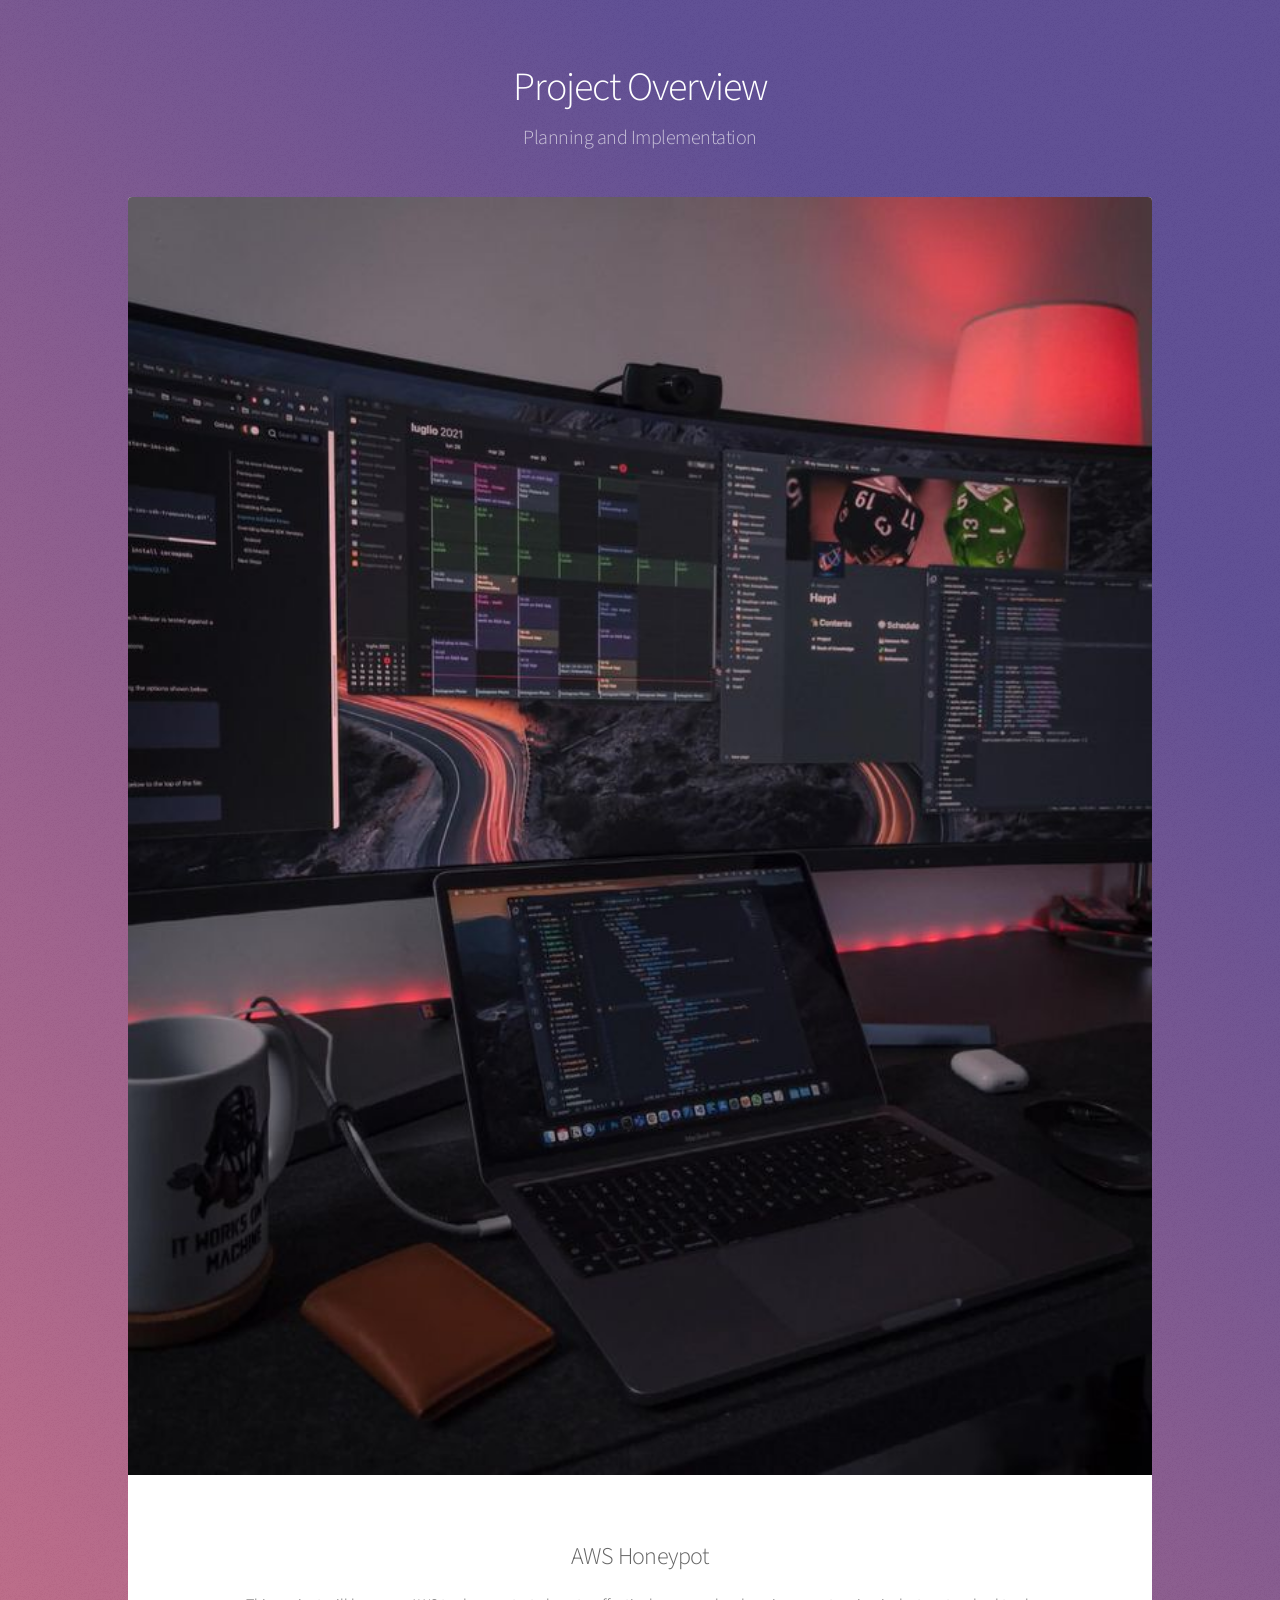
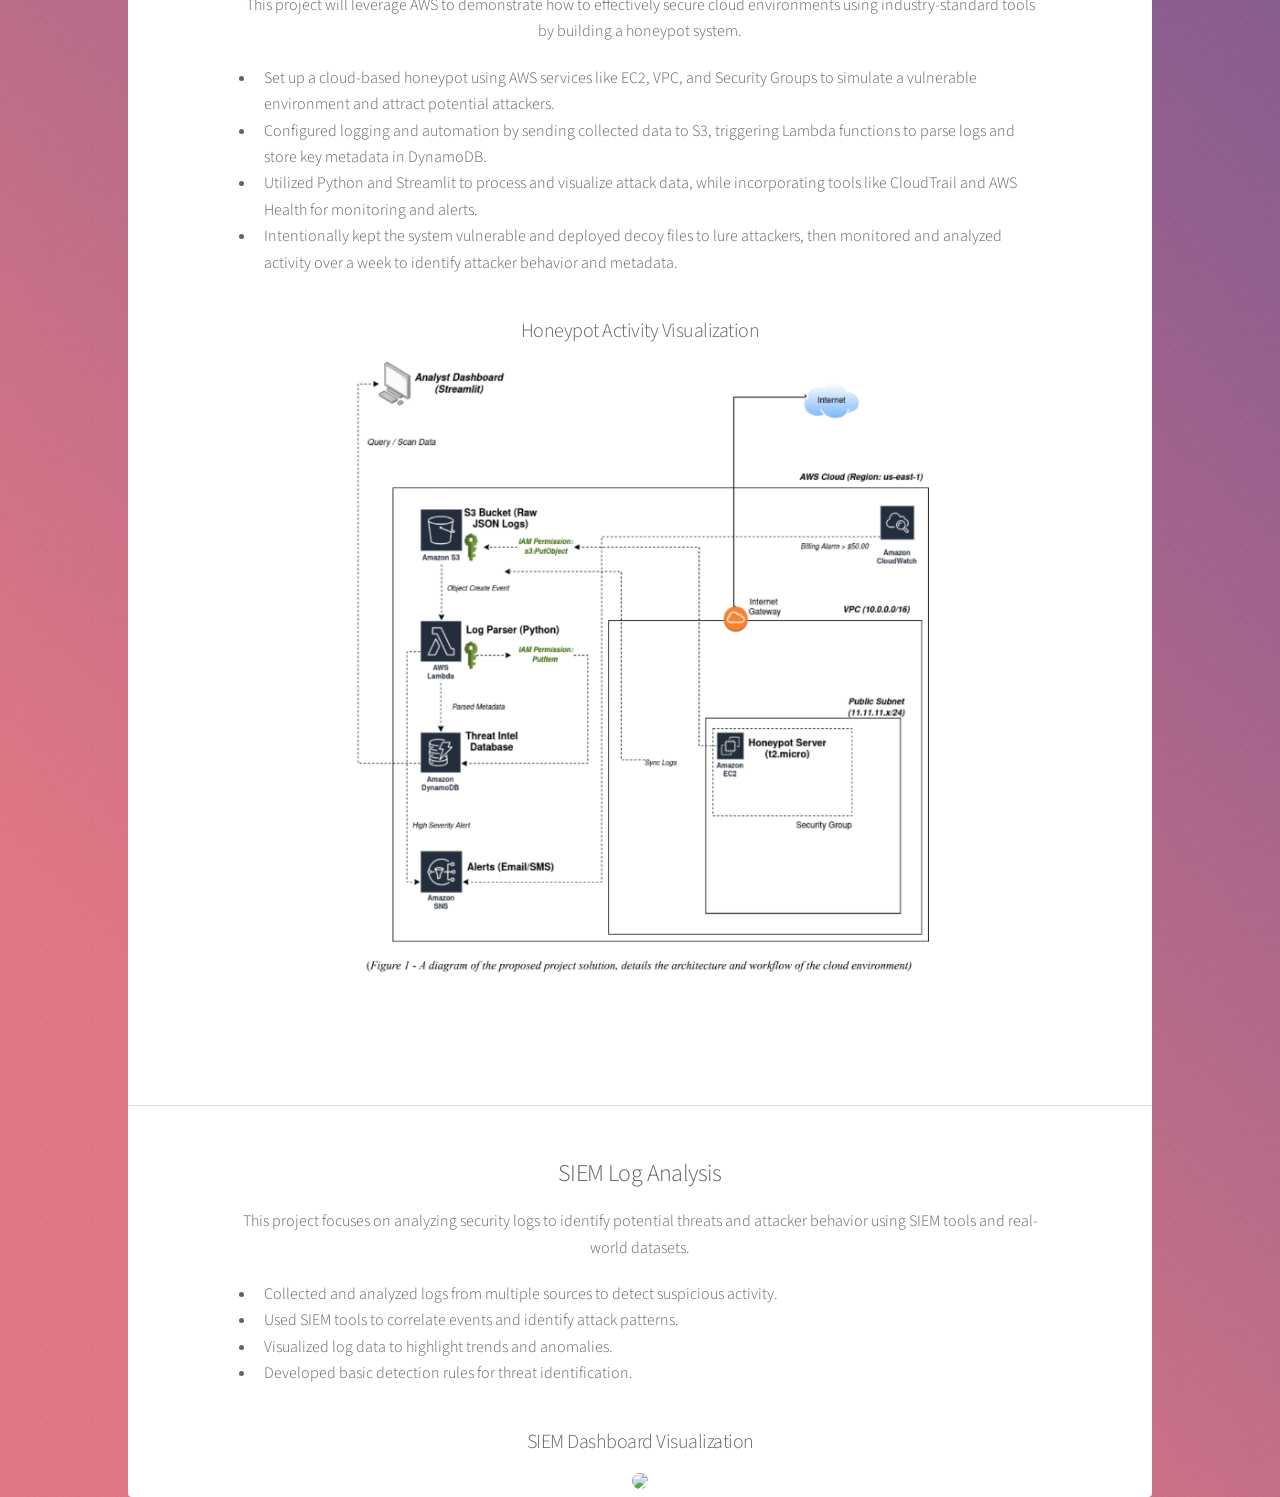
==== commit 5e098447: "Update generic.html" ====
--- a/generic.html
+++ b/generic.html
@@ -28,7 +28,7 @@
 
 						<!-- Content -->
 							<section id="content" class="main">
-								<span class="image main"><img src="images/pic04.jpg" alt="" /></span>
+								<span class="image main"><img src="images/bg.jpg" alt="" /></span>
 								<h2 style="text-align: center;">AWS Honeypot</h2>
 								<p style="text-align: center; max-width: 800px; margin: 0 auto;"> This project will leverage AWS to demonstrate how to effectively secure cloud environments using industry-standard tools by building a honeypot system. </p>
 								<ul style="max-width: 800px; margin: 20px auto;">
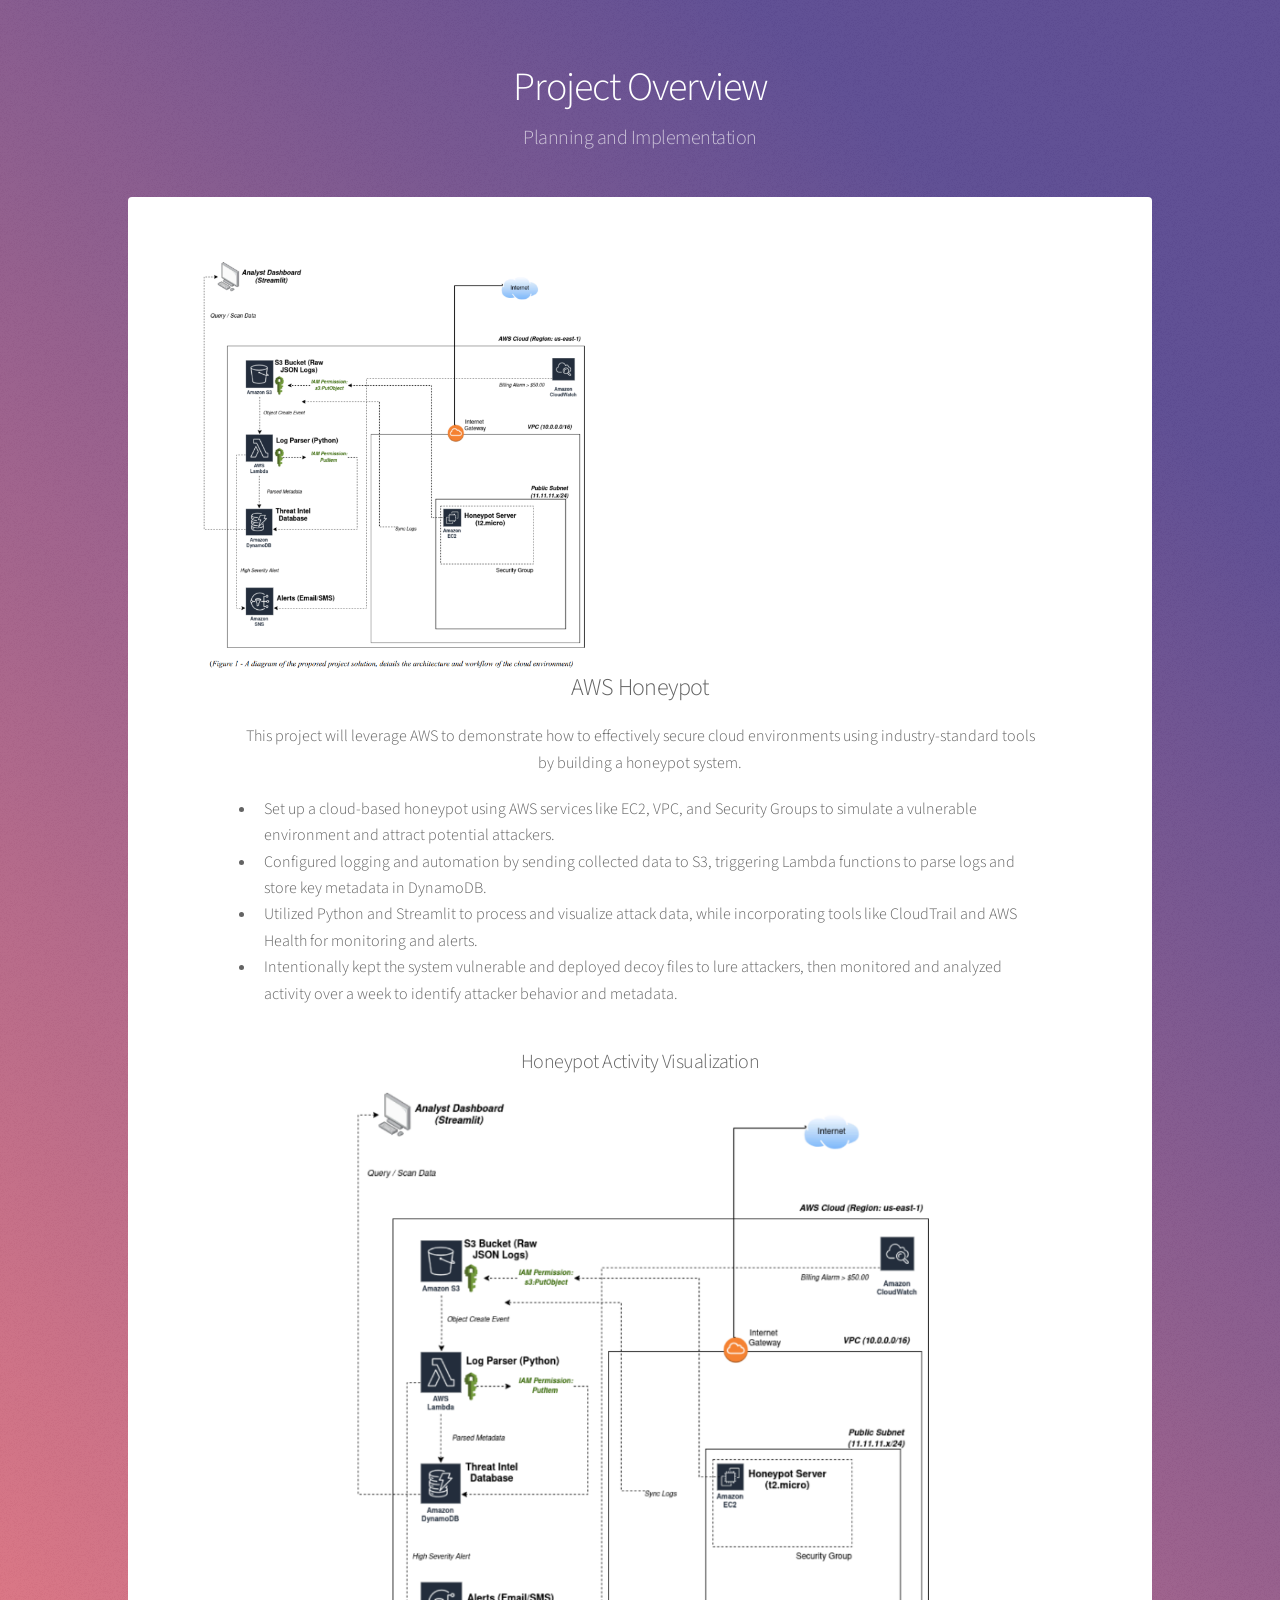
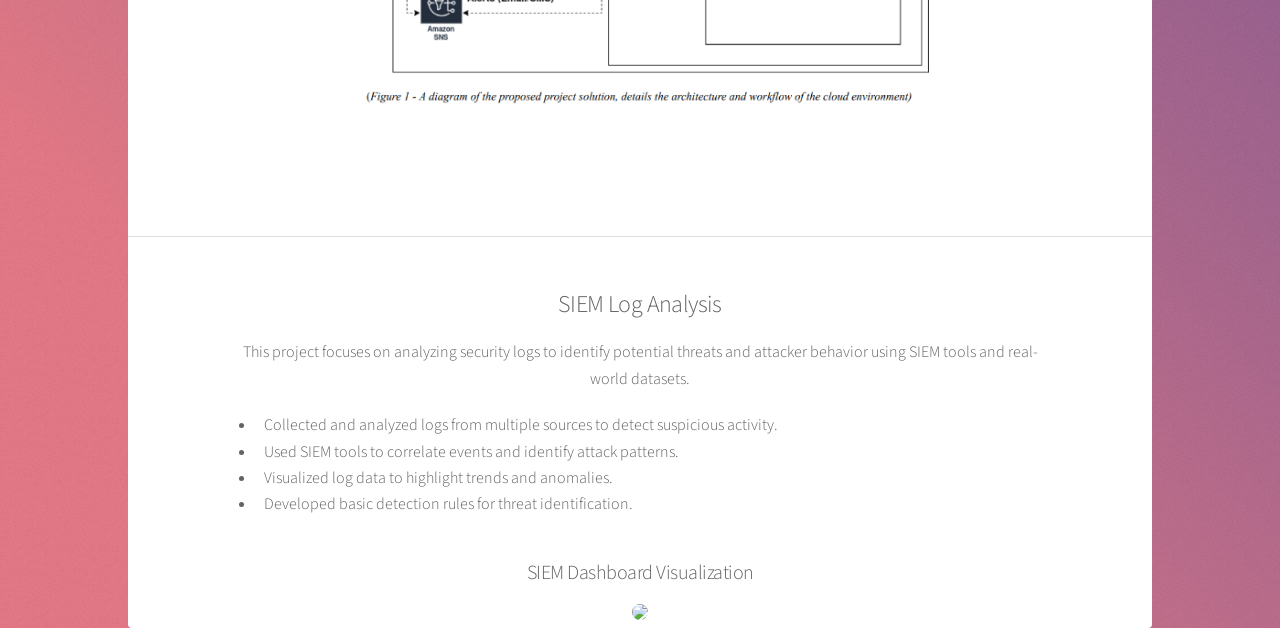
==== commit 26f45dc7: "Update generic.html" ====
--- a/generic.html
+++ b/generic.html
@@ -28,7 +28,9 @@
 
 						<!-- Content -->
 							<section id="content" class="main">
-								<span class="image main"><img src="images/bg.jpg" alt="" /></span>
+								<span class="image" style="display: block; text-align: center;">
+  <img src="images/Honeypot.png" alt="AWS Honeypot" style="width: 400px; height: auto;" />
+</span>
 								<h2 style="text-align: center;">AWS Honeypot</h2>
 								<p style="text-align: center; max-width: 800px; margin: 0 auto;"> This project will leverage AWS to demonstrate how to effectively secure cloud environments using industry-standard tools by building a honeypot system. </p>
 								<ul style="max-width: 800px; margin: 20px auto;">
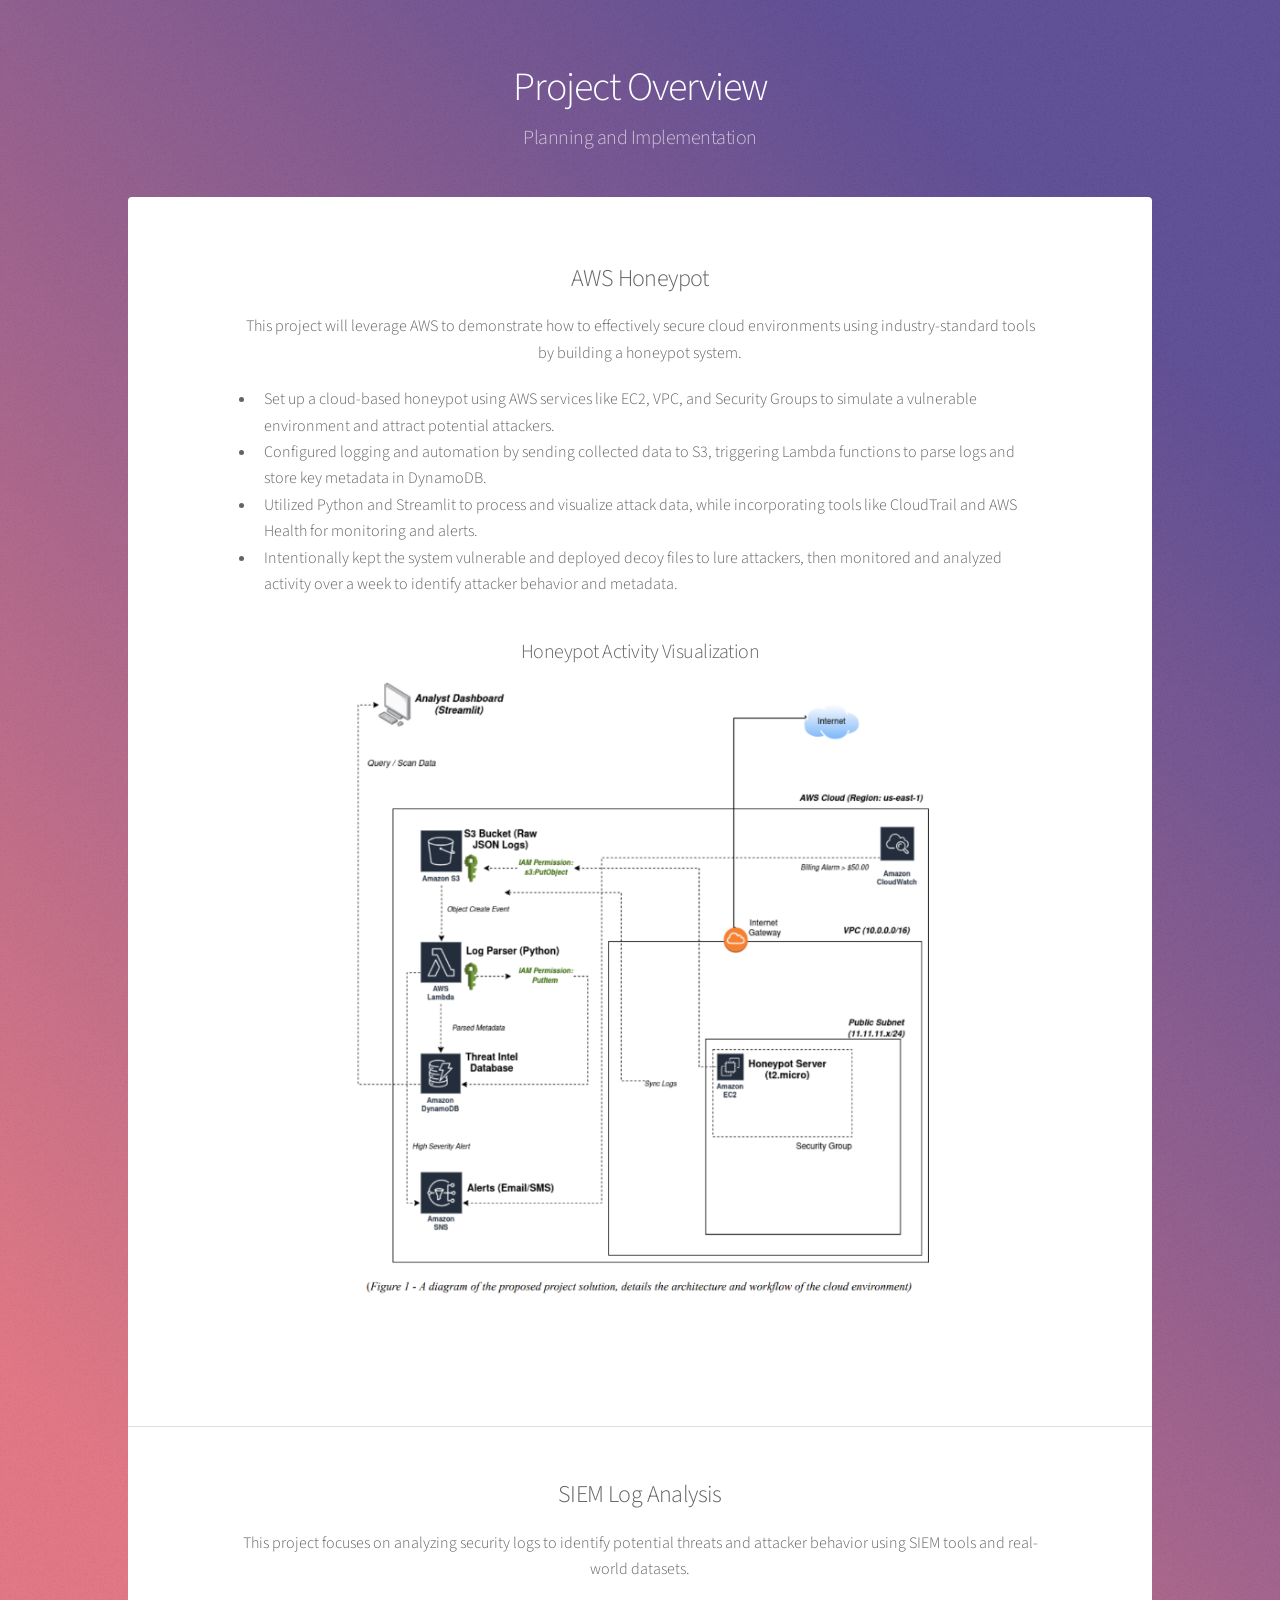
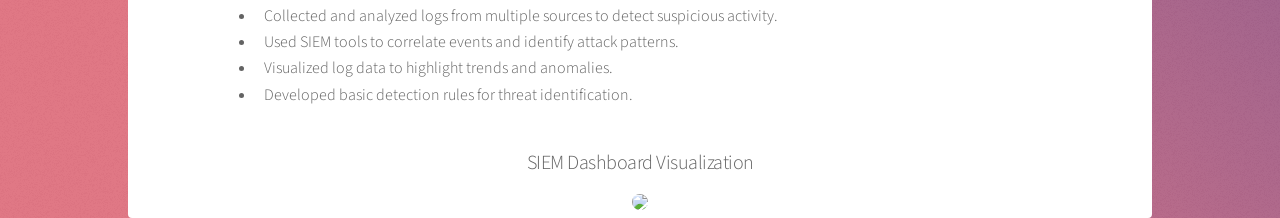
==== commit 53072b34: "Update generic.html" ====
--- a/generic.html
+++ b/generic.html
@@ -28,9 +28,7 @@
 
 						<!-- Content -->
 							<section id="content" class="main">
-								<span class="image" style="display: block; text-align: center;">
-  <img src="images/Honeypot.png" alt="AWS Honeypot" style="width: 400px; height: auto;" />
-</span>
+								
 								<h2 style="text-align: center;">AWS Honeypot</h2>
 								<p style="text-align: center; max-width: 800px; margin: 0 auto;"> This project will leverage AWS to demonstrate how to effectively secure cloud environments using industry-standard tools by building a honeypot system. </p>
 								<ul style="max-width: 800px; margin: 20px auto;">
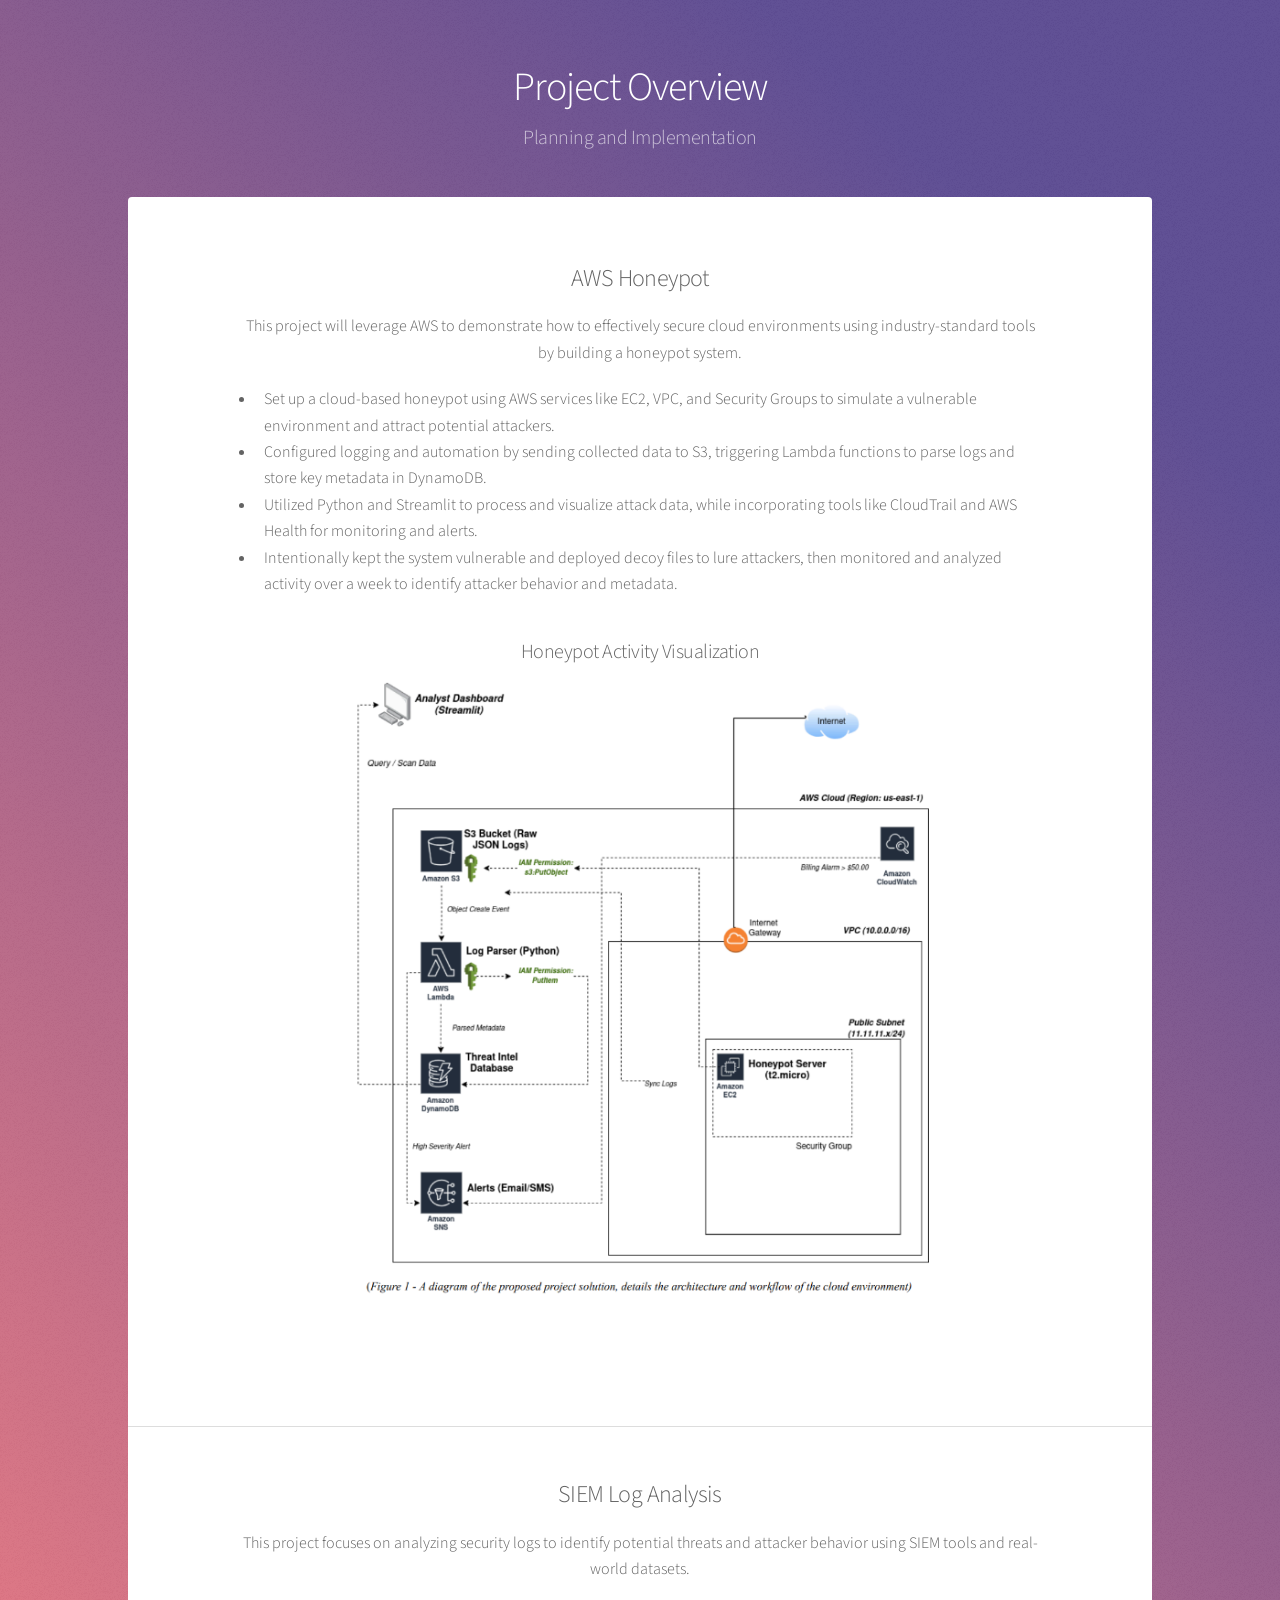
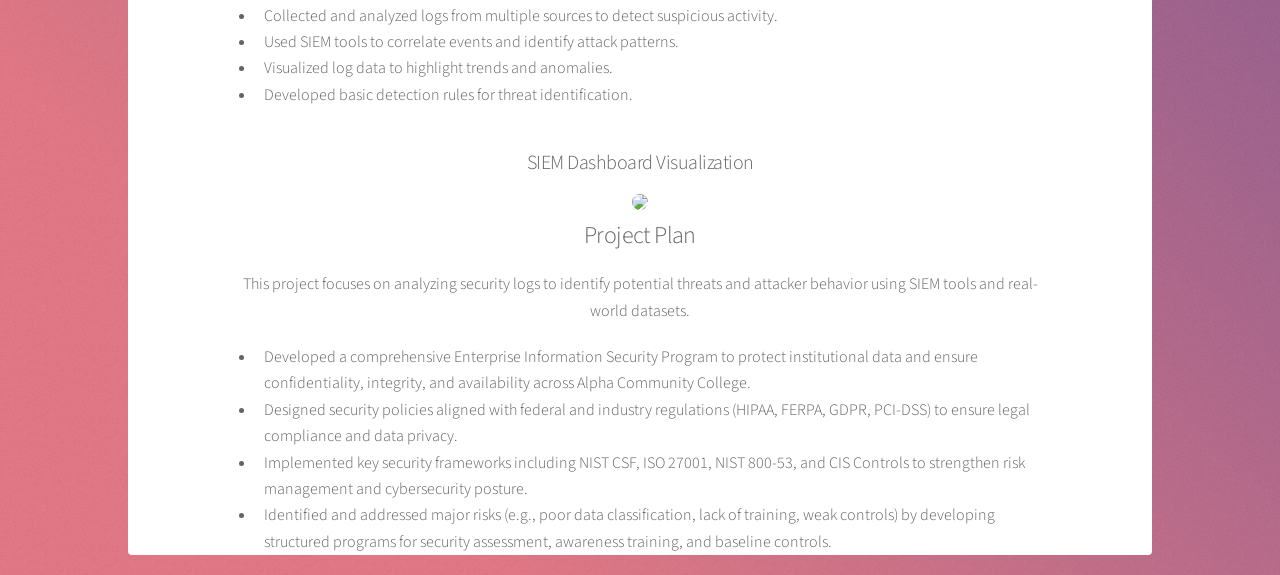
==== commit 5cbba258: "Update generic.html" ====
--- a/generic.html
+++ b/generic.html
@@ -66,7 +66,19 @@
   <img src="/Portfolio/images/siem.png" 
        style="max-width: 600px; width: 100%; border-radius: 10px;">
 </div>
+						
+<h2 style="text-align: center;"> Project Plan </h2>
+<p style="text-align: center; max-width: 800px; margin: 0 auto;">
+This project focuses on analyzing security logs to identify potential threats and attacker behavior using SIEM tools and real-world datasets.
+</p>
 
+<ul style="max-width: 800px; margin: 20px auto;">
+  <li>Developed a comprehensive Enterprise Information Security Program to protect institutional data and ensure confidentiality, integrity, and availability across Alpha Community College.</li>
+  <li>Designed security policies aligned with federal and industry regulations (HIPAA, FERPA, GDPR, PCI-DSS) to ensure legal compliance and data privacy.</li>
+  <li>Implemented key security frameworks including NIST CSF, ISO 27001, NIST 800-53, and CIS Controls to strengthen risk management and cybersecurity posture.</li>
+  <li>Identified and addressed major risks (e.g., poor data classification, lack of training, weak controls) by developing structured programs for security assessment, awareness training, and baseline controls.</li>
+</ul>
+						
 					</div>
 
 				<!-- Footer -->
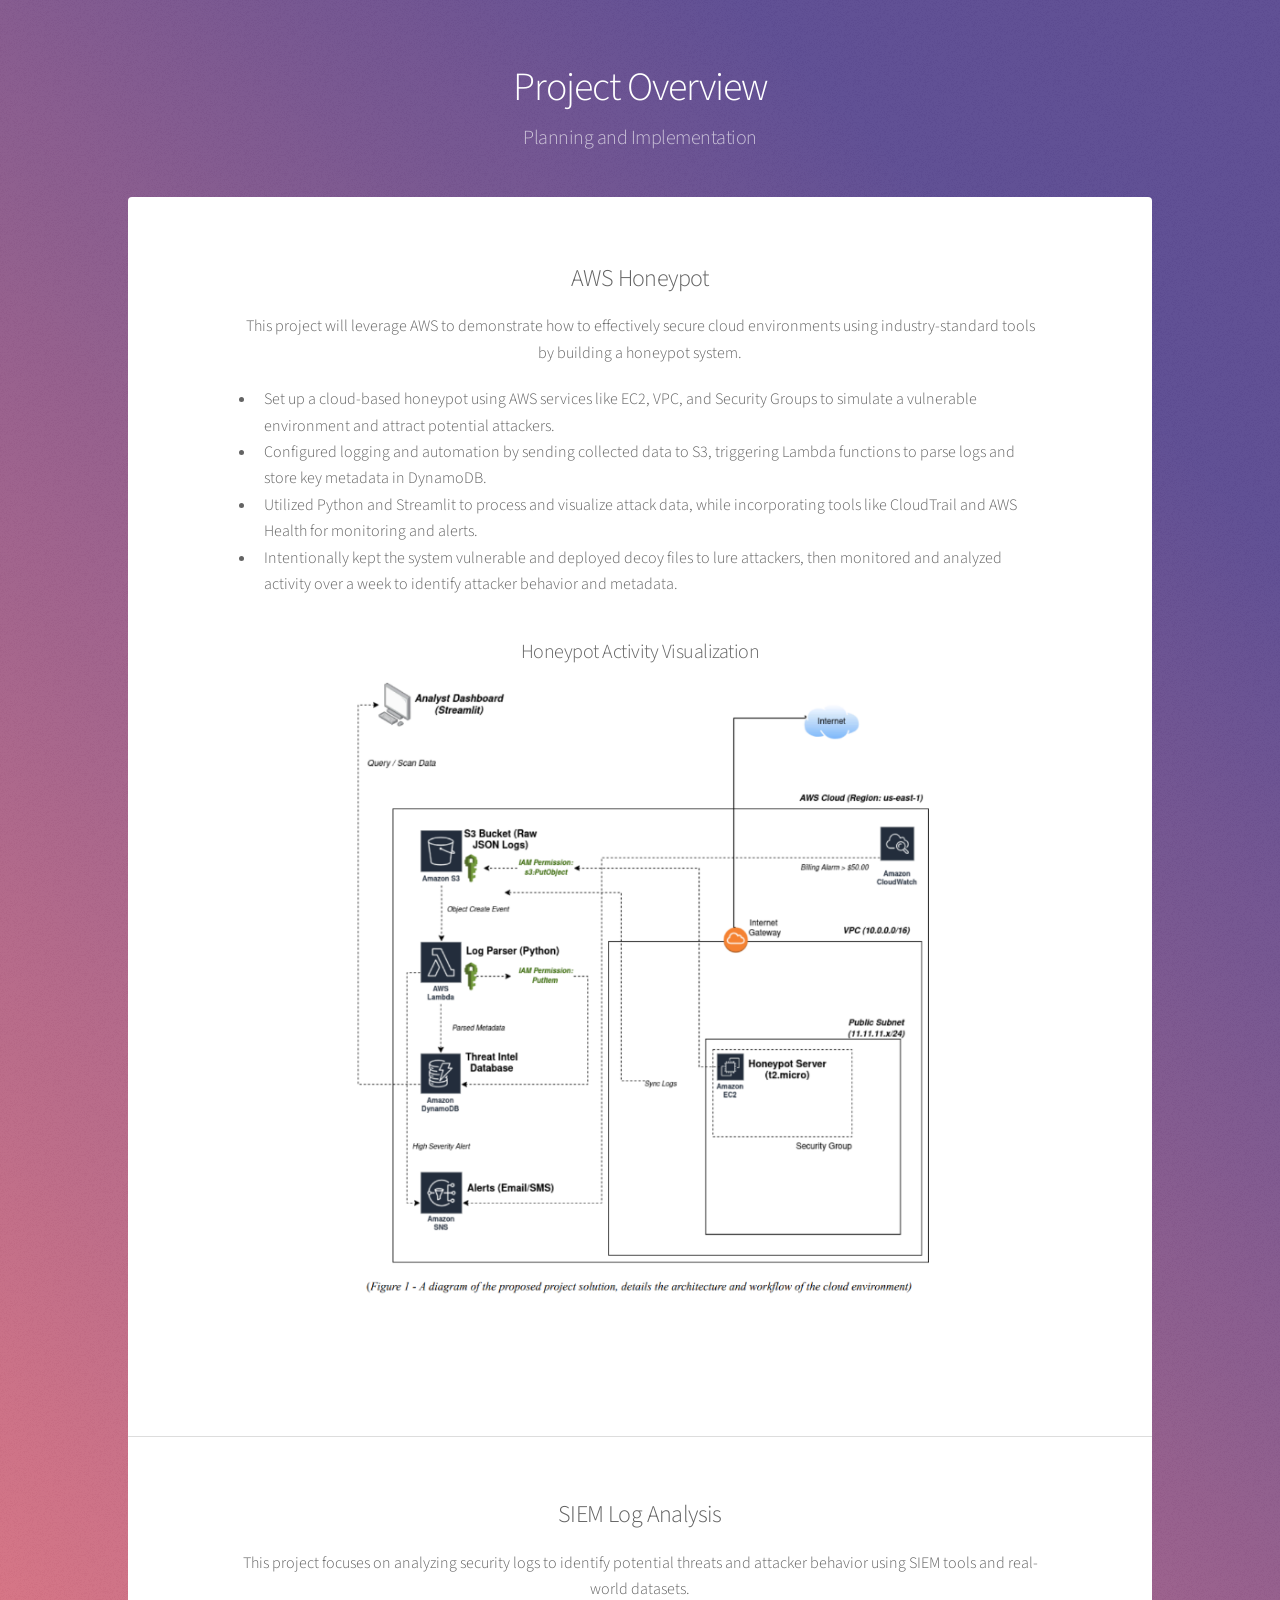
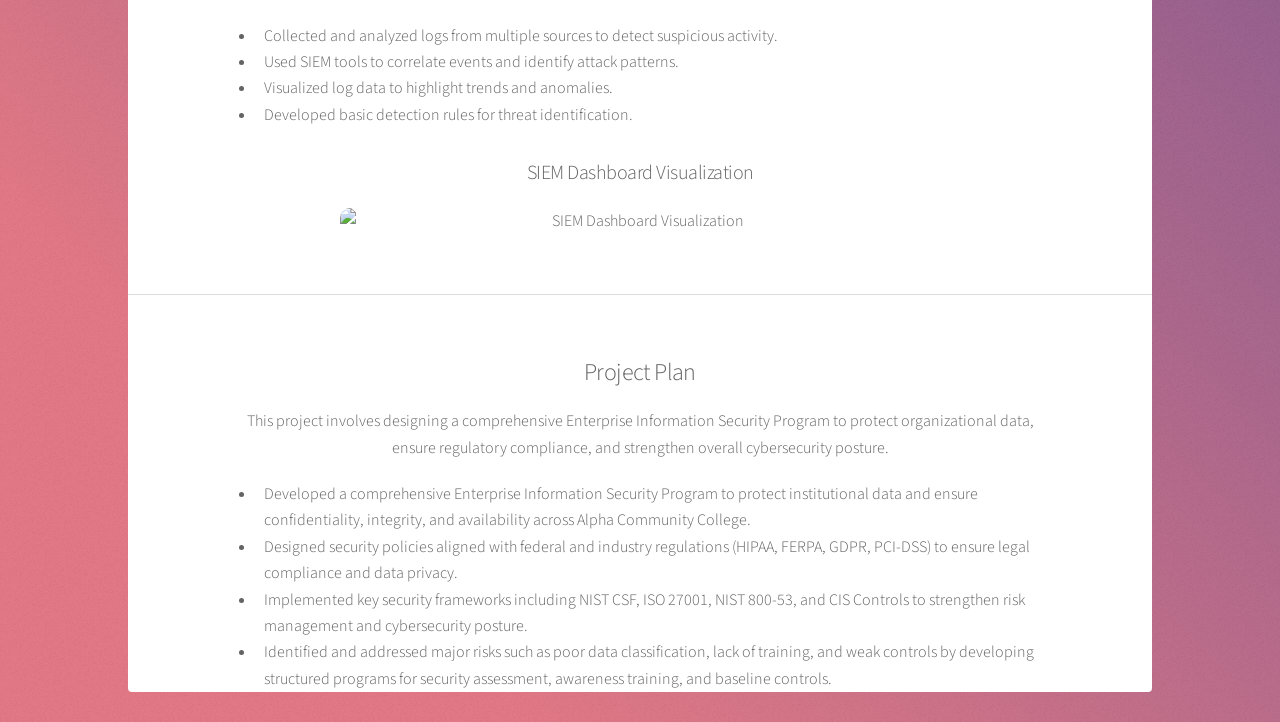
==== commit d9acba3f: "Update generic.html" ====
--- a/generic.html
+++ b/generic.html
@@ -43,42 +43,44 @@
     <img src="images/Honeypot.png" style="max-width: 600px; margin: 0 auto; display: block;" />
 </span>
 							</section>
-						<hr style="margin: 50px 0;">
+						
+<hr style="margin: 60px 0;">
 
 <h2 style="text-align: center;">SIEM Log Analysis</h2>
 
 <p style="text-align: center; max-width: 800px; margin: 0 auto;">
-This project focuses on analyzing security logs to identify potential threats and attacker behavior using SIEM tools and real-world datasets.
+  This project focuses on analyzing security logs to identify potential threats and attacker behavior using SIEM tools and real-world datasets.
 </p>
 
-<ul style="max-width: 800px; margin: 20px auto;">
+<ul style="max-width: 800px; margin: 20px auto 30px auto;">
   <li>Collected and analyzed logs from multiple sources to detect suspicious activity.</li>
   <li>Used SIEM tools to correlate events and identify attack patterns.</li>
   <li>Visualized log data to highlight trends and anomalies.</li>
   <li>Developed basic detection rules for threat identification.</li>
 </ul>
 
-<h3 style="text-align: center; margin-top: 40px;">
-    SIEM Dashboard Visualization
-</h3>
+<h3 style="text-align: center; margin-top: 30px;">SIEM Dashboard Visualization</h3>
 
-<div style="text-align: center;">
-  <img src="/Portfolio/images/siem.png" 
-       style="max-width: 600px; width: 100%; border-radius: 10px;">
+<div style="text-align: center; margin-top: 20px;">
+  <img src="images/siem.png"
+       alt="SIEM Dashboard Visualization"
+       style="max-width: 600px; width: 100%; height: auto; border-radius: 10px; display: inline-block;">
 </div>
-						
-<h2 style="text-align: center;"> Project Plan </h2>
+
+<hr style="margin: 60px 0;">
+
+<h2 style="text-align: center;">Project Plan</h2>
+
 <p style="text-align: center; max-width: 800px; margin: 0 auto;">
-This project focuses on analyzing security logs to identify potential threats and attacker behavior using SIEM tools and real-world datasets.
+  This project involves designing a comprehensive Enterprise Information Security Program to protect organizational data, ensure regulatory compliance, and strengthen overall cybersecurity posture.
 </p>
 
-<ul style="max-width: 800px; margin: 20px auto;">
+<ul style="max-width: 800px; margin: 20px auto 30px auto;">
   <li>Developed a comprehensive Enterprise Information Security Program to protect institutional data and ensure confidentiality, integrity, and availability across Alpha Community College.</li>
   <li>Designed security policies aligned with federal and industry regulations (HIPAA, FERPA, GDPR, PCI-DSS) to ensure legal compliance and data privacy.</li>
   <li>Implemented key security frameworks including NIST CSF, ISO 27001, NIST 800-53, and CIS Controls to strengthen risk management and cybersecurity posture.</li>
-  <li>Identified and addressed major risks (e.g., poor data classification, lack of training, weak controls) by developing structured programs for security assessment, awareness training, and baseline controls.</li>
-</ul>
-						
+  <li>Identified and addressed major risks such as poor data classification, lack of training, and weak controls by developing structured programs for security assessment, awareness training, and baseline controls.</li>
+</ul>						
 					</div>
 
 				<!-- Footer -->
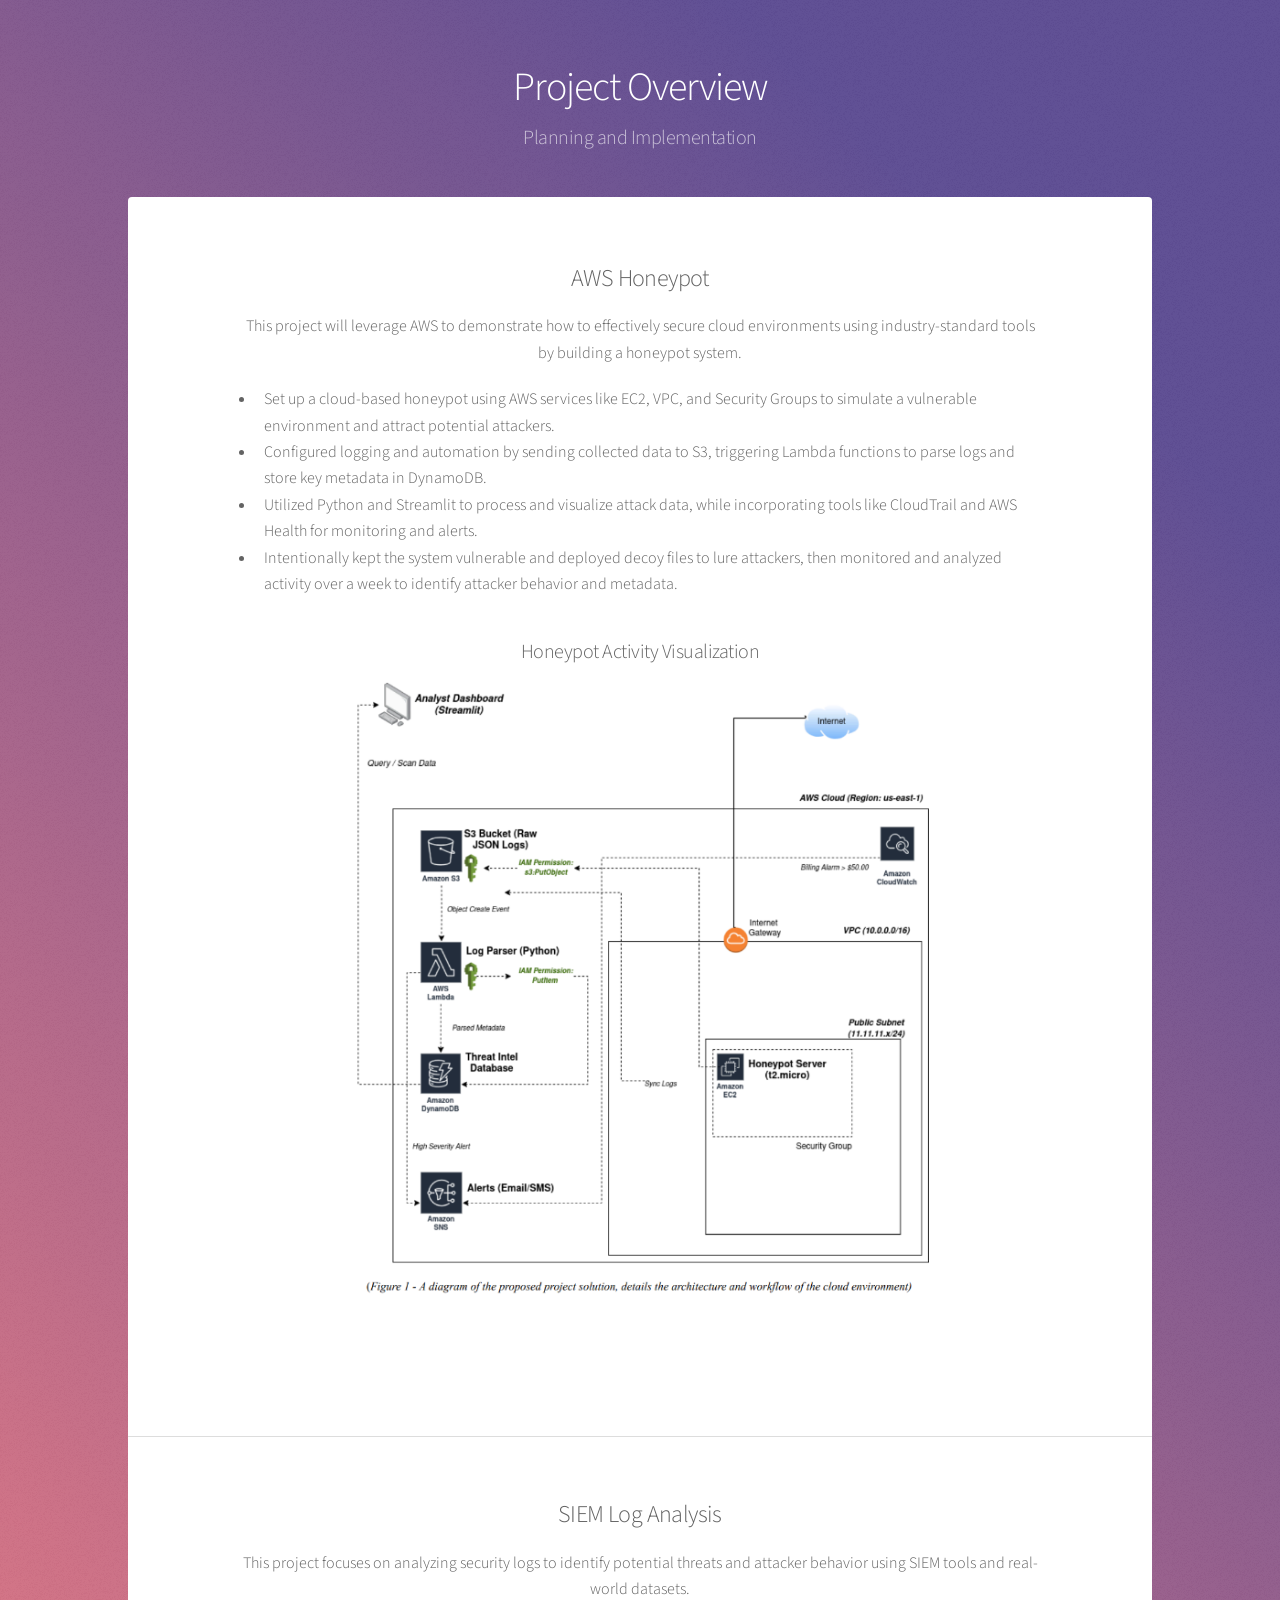
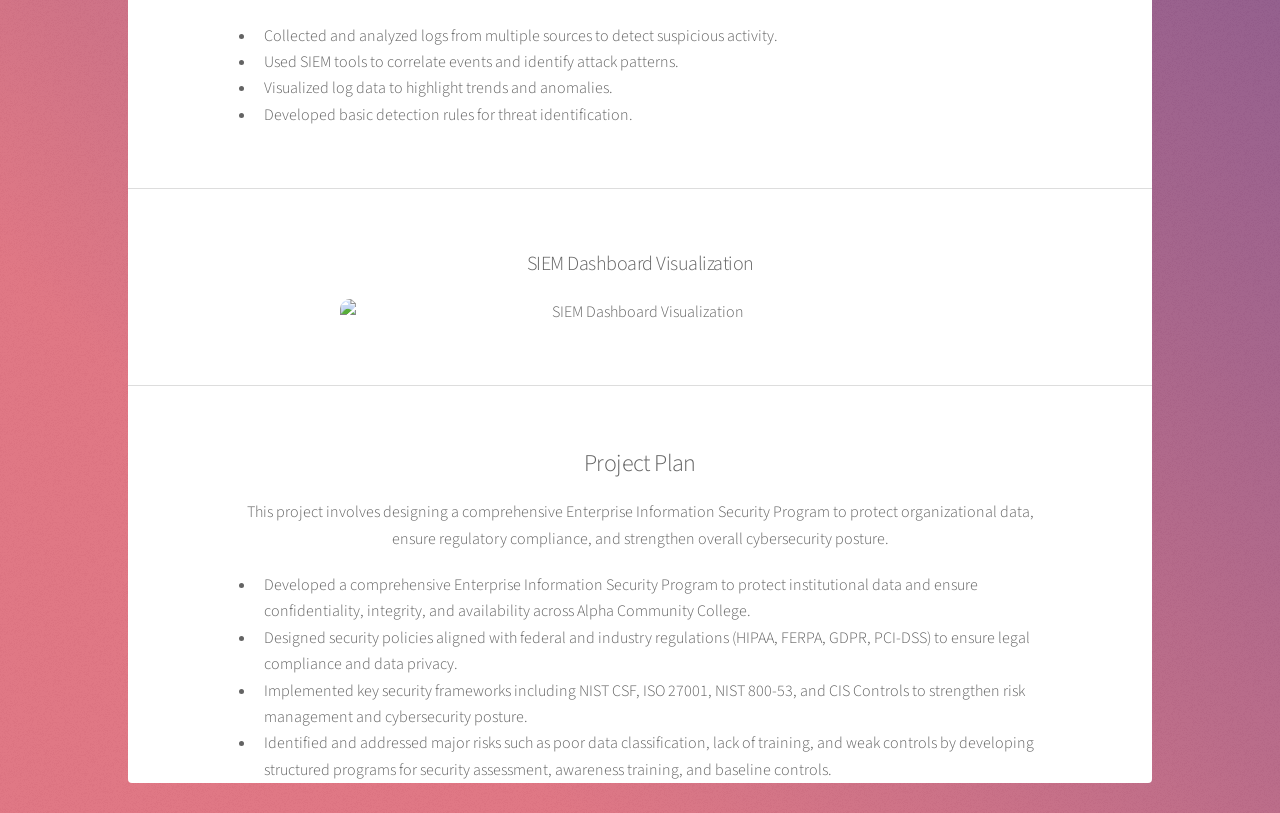
==== commit 47f8923e: "Update generic.html" ====
--- a/generic.html
+++ b/generic.html
@@ -59,6 +59,8 @@
   <li>Developed basic detection rules for threat identification.</li>
 </ul>
 
+<hr style="margin: 60px 0;">				
+
 <h3 style="text-align: center; margin-top: 30px;">SIEM Dashboard Visualization</h3>
 
 <div style="text-align: center; margin-top: 20px;">
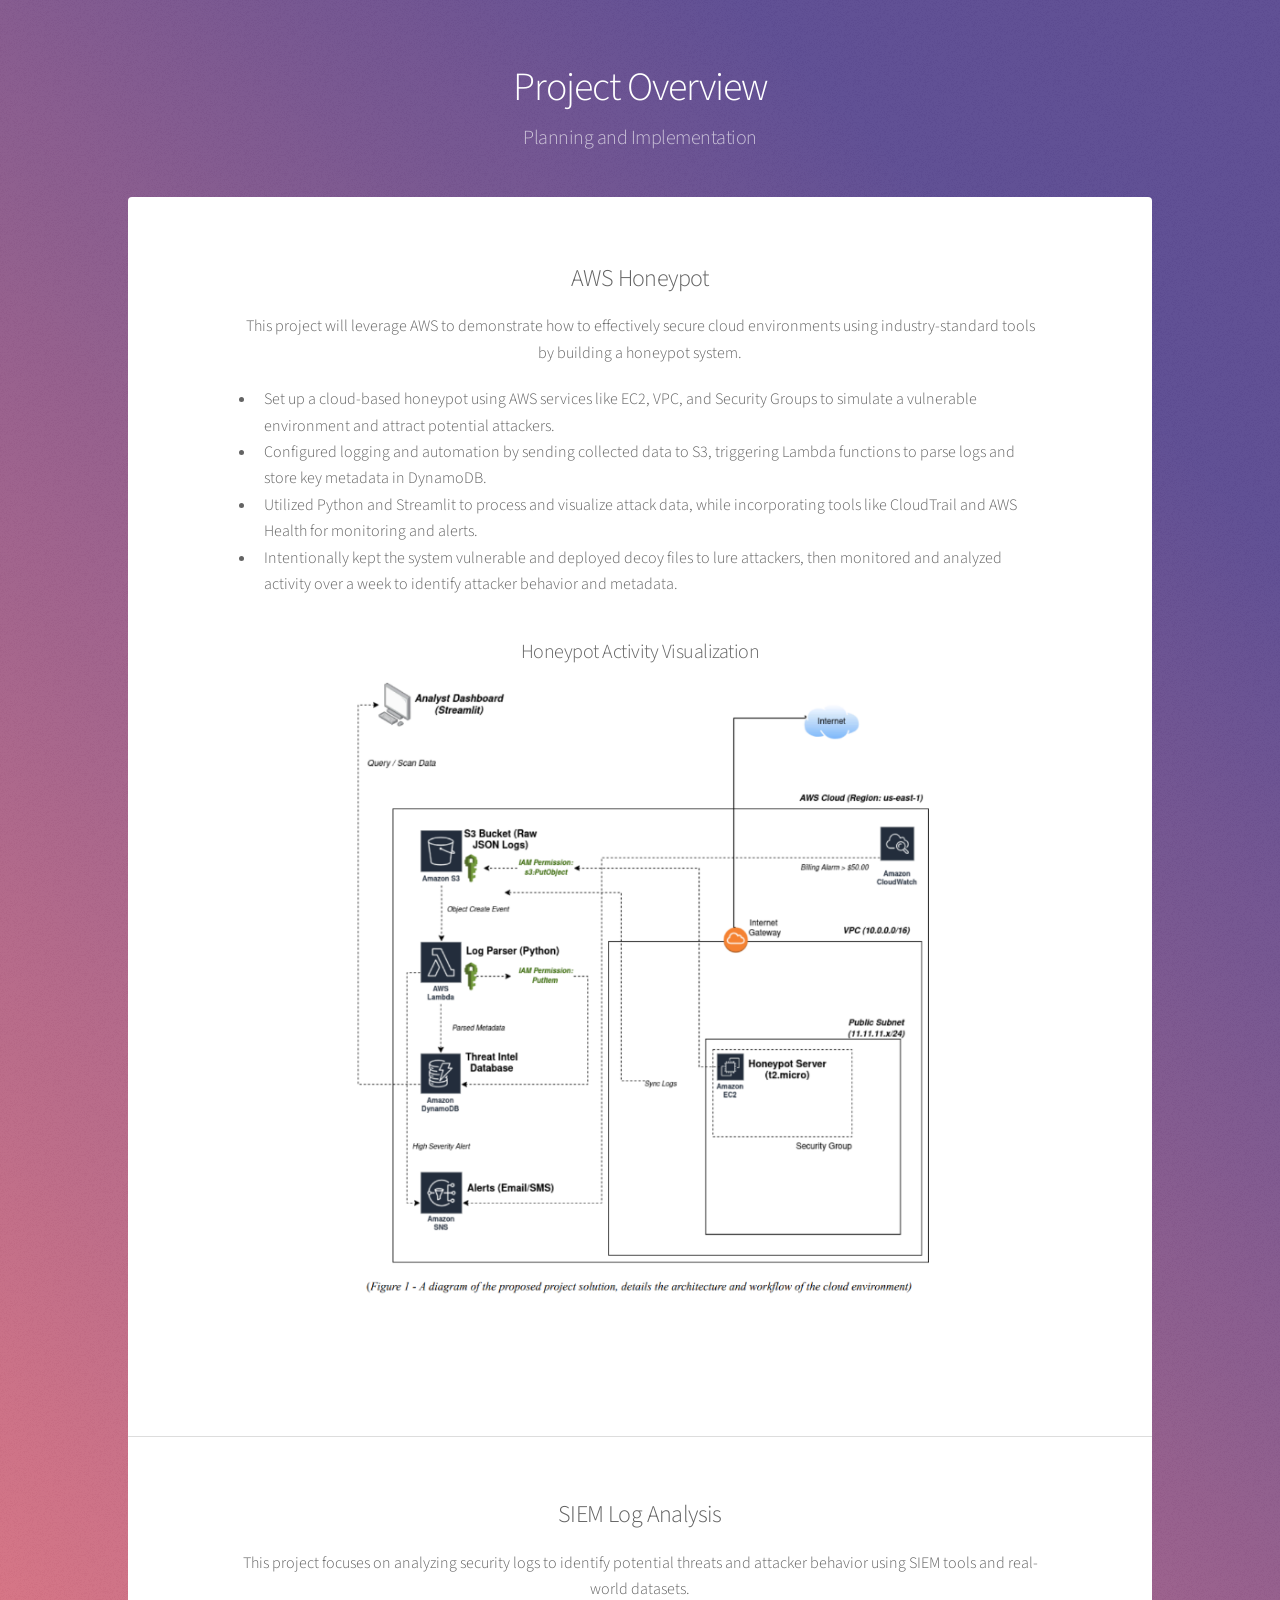
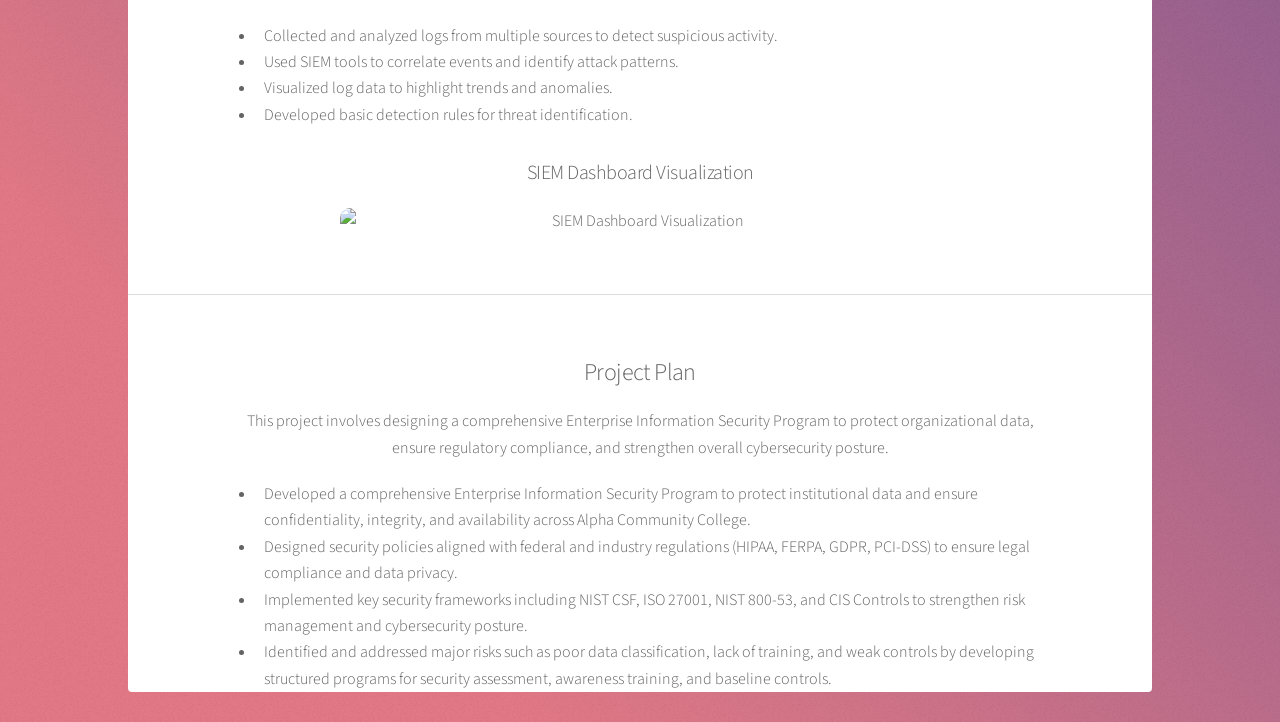
==== commit 4c032899: "Update generic.html" ====
--- a/generic.html
+++ b/generic.html
@@ -57,9 +57,7 @@
   <li>Used SIEM tools to correlate events and identify attack patterns.</li>
   <li>Visualized log data to highlight trends and anomalies.</li>
   <li>Developed basic detection rules for threat identification.</li>
-</ul>
-
-<hr style="margin: 60px 0;">				
+</ul>				
 
 <h3 style="text-align: center; margin-top: 30px;">SIEM Dashboard Visualization</h3>
 
